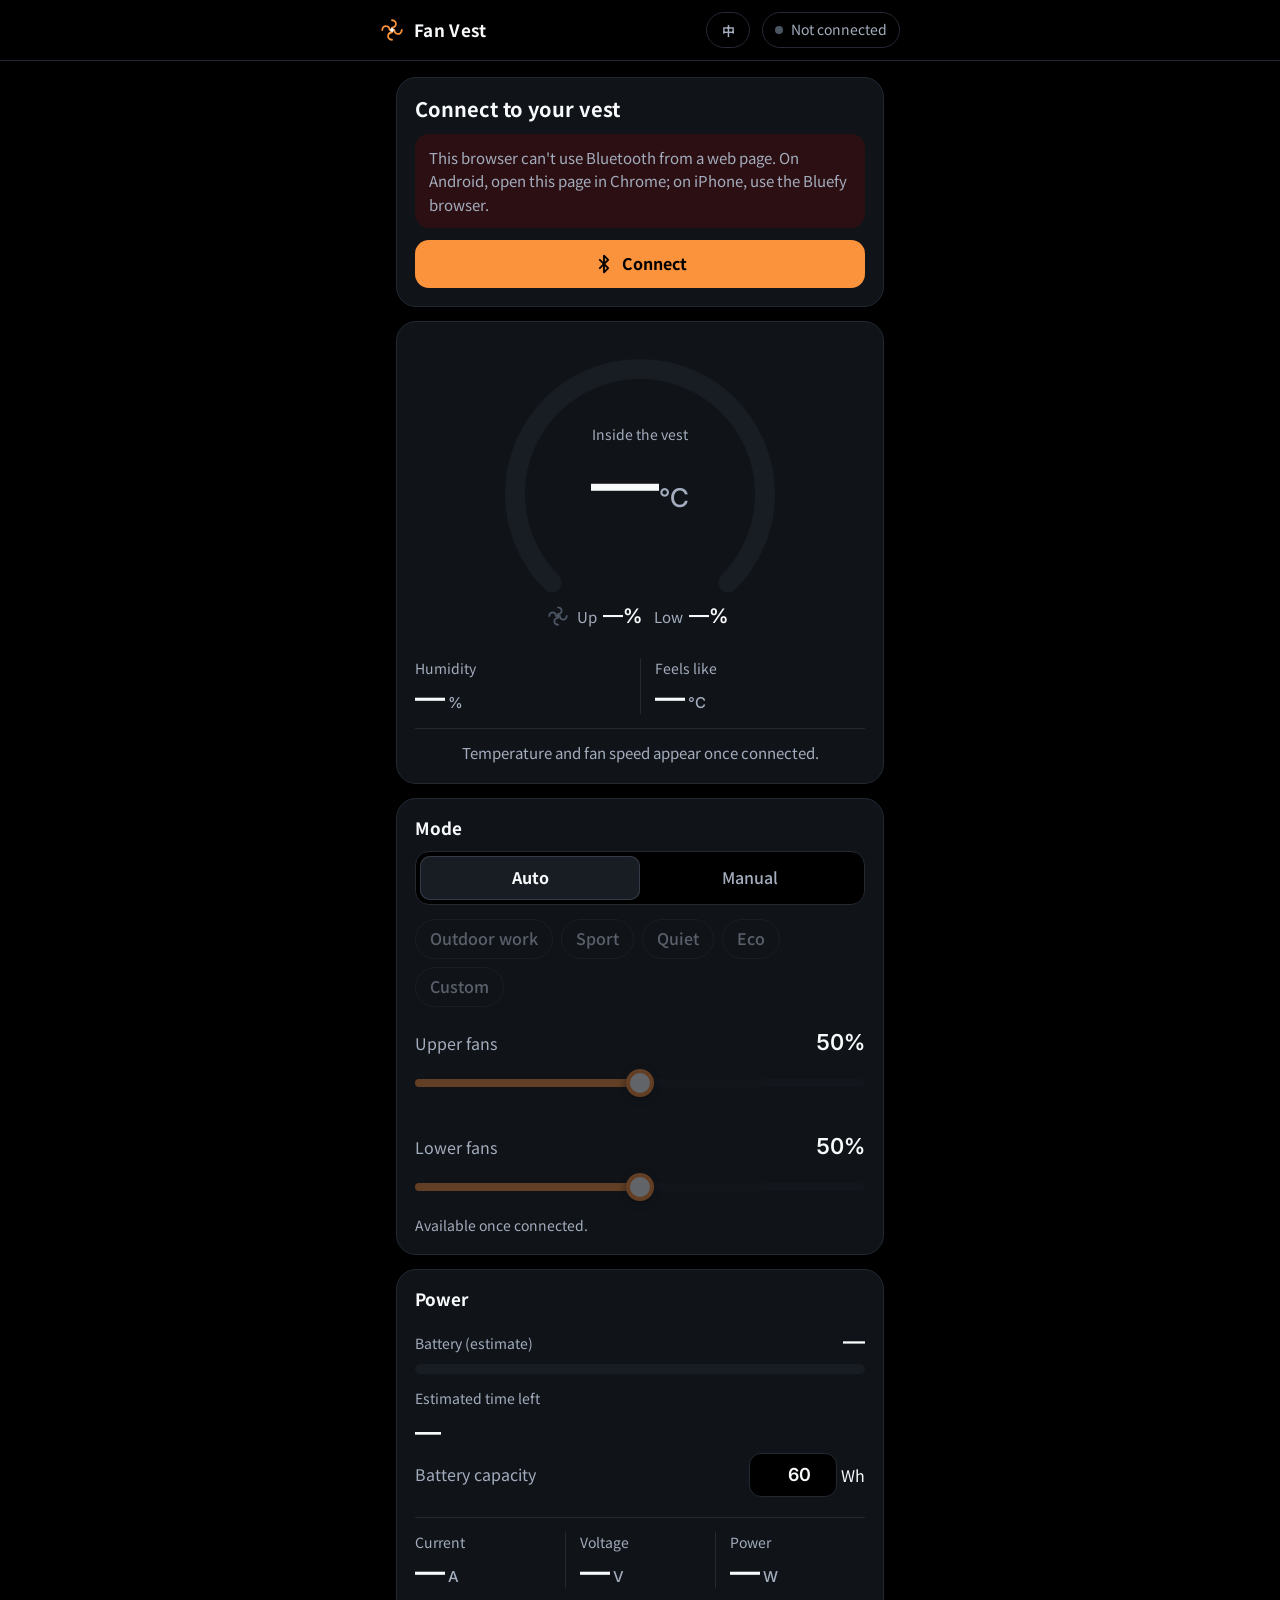
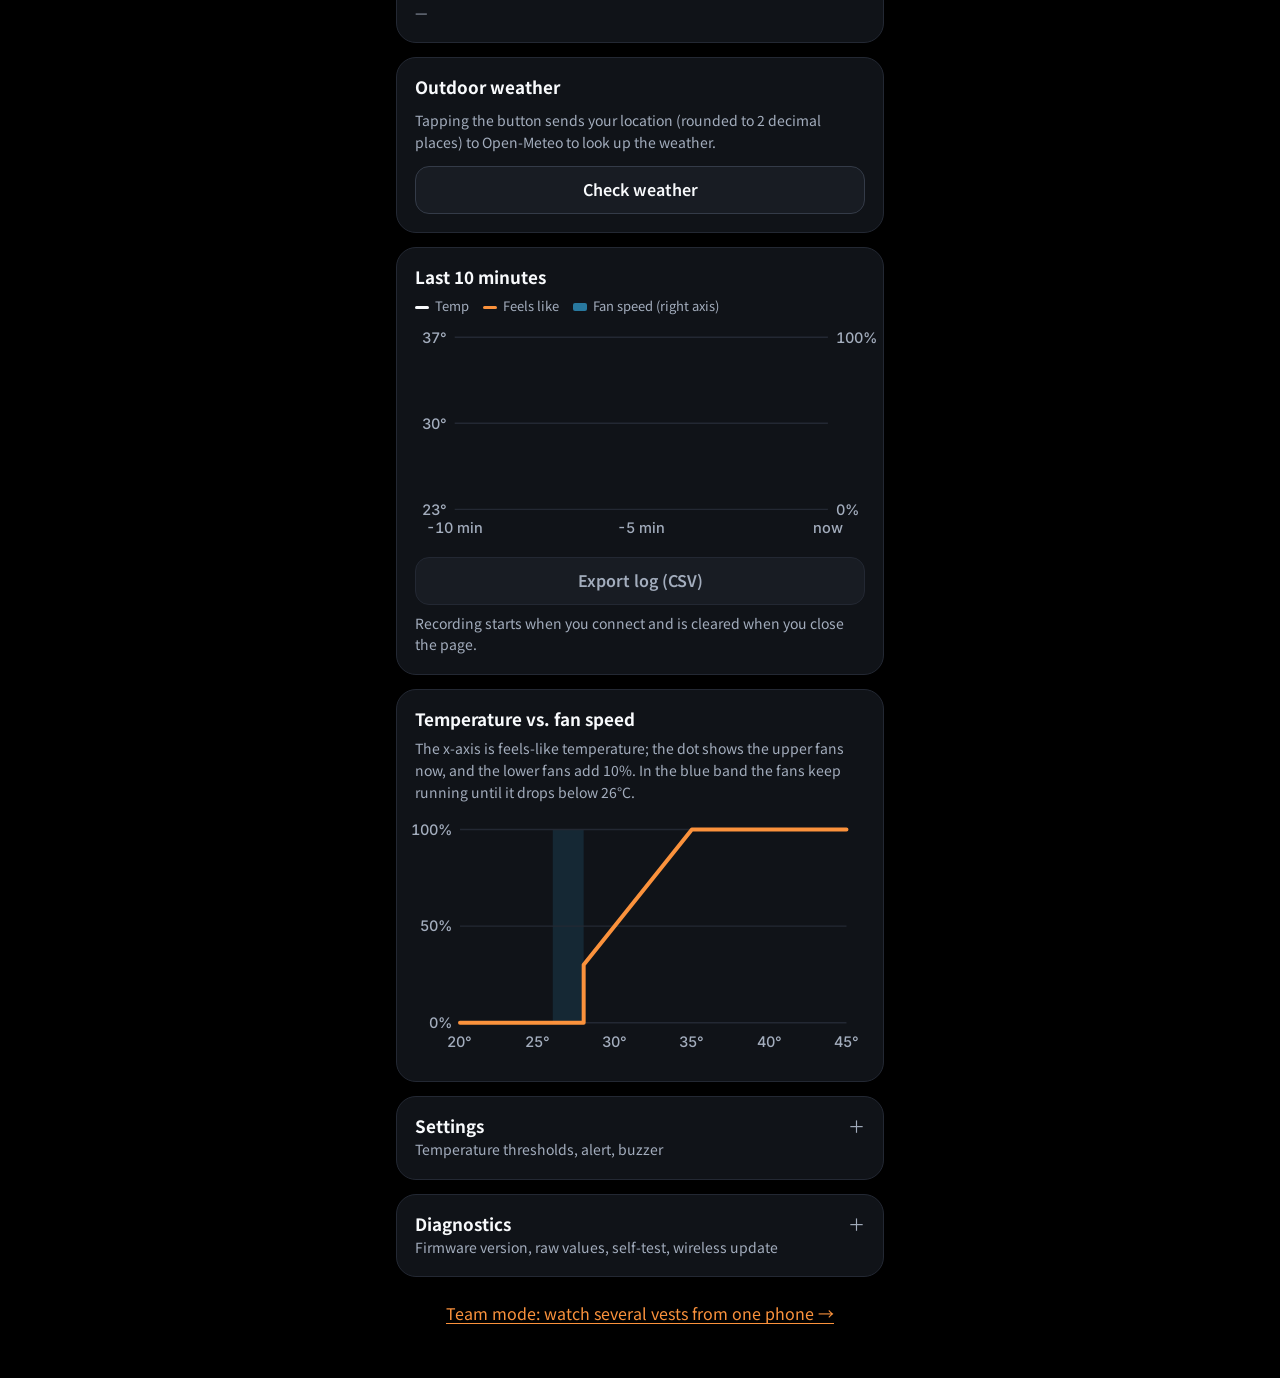
==== docs/index.html @ f3e7f418 "更新模式、自我檢測與情境模式按鈕不再依賴 EXTRA；手機快取舊藍牙資料時顯示處理方式 Co-Authored-By: Claude Opus 5.5 <noreply@anthropic.com>" ====
<!doctype html>
<html lang="zh-Hant">
<head>
<meta charset="utf-8">
<meta name="viewport" content="width=device-width, initial-scale=1, viewport-fit=cover">
<title>風扇背心控制</title>
<meta name="description" content="用手機藍牙控制溫控風扇背心：即時溫濕度、體感溫度、分區風速、電源與中暑警示。">
<meta name="theme-color" content="#000000">
<link rel="manifest" href="manifest.webmanifest">
<link rel="icon" href="icon.svg" type="image/svg+xml">
<link rel="preconnect" href="https://fonts.googleapis.com">
<link rel="preconnect" href="https://fonts.gstatic.com" crossorigin>
<link href="https://fonts.googleapis.com/css2?family=Inter:wght@500;600;700&family=Noto+Sans+TC:wght@400;500;700&display=swap" rel="stylesheet">
<link rel="stylesheet" href="style.css">
</head>
<body>
<header class="bar">
  <div class="bar-inner">
    <h1 class="brand">
      <svg viewBox="0 0 32 32" aria-hidden="true"><path d="M16 3c4 0 6 3.2 5 6.4-.7 2.3-3 3.4-5 3.6M29 16c0 4-3.2 6-6.4 5-2.3-.7-3.4-3-3.6-5M16 29c-4 0-6-3.2-5-6.4.7-2.3 3-3.4 5-3.6M3 16c0-4 3.2-6 6.4-5 2.3.7 3.4 3 3.6 5" fill="none" stroke="#fb923c" stroke-width="2.4" stroke-linecap="round"/><circle cx="16" cy="16" r="2.6" fill="#f8fafc"/></svg>
      <span data-i18n="brand">風扇背心</span>
    </h1>
    <button class="lang" id="langBtn" type="button" data-i18n="langBtn" data-i18n-aria="langLabel">EN</button>
    <span class="link" id="link" data-state="idle" role="status" aria-live="polite"><span class="link-dot"></span><span id="linkText">未連線</span></span>
  </div>
</header>

<main>
  <section class="panel connect" id="connectPanel" aria-labelledby="connectTitle">
    <h2 id="connectTitle" data-i18n="connectTitle">連線到背心</h2>
    <p id="connectText">打開背心電源與手機藍牙，再點下面的按鈕，從清單選擇「FanVest」。第一次連線時手機會要求輸入配對碼（預設 123456）。</p>
    <div class="notice err" id="unsupported" hidden>
      <p data-i18n="unsupported">這個瀏覽器不支援藍牙網頁連線。Android 請用 Chrome 開啟本頁；iPhone 請改用 Bluefy 瀏覽器。</p>
    </div>
    <div class="notice err" id="connectError" hidden><p id="connectErrorText"></p></div>
    <button class="primary" id="connectBtn" type="button">
      <svg viewBox="0 0 24 24" aria-hidden="true"><path d="M7 7l10 10-5 5V2l5 5L7 17" fill="none" stroke="currentColor" stroke-width="2.2" stroke-linecap="round" stroke-linejoin="round"/></svg>
      <span id="connectBtnText">連線裝置</span>
    </button>
  </section>

  <section class="alert" id="heatAlert" role="alert" hidden>
    <svg viewBox="0 0 24 24" aria-hidden="true"><path d="M12 3l9.5 17h-19z" fill="none" stroke="currentColor" stroke-width="2" stroke-linejoin="round"/><path d="M12 10v4.5M12 17.5v.5" stroke="currentColor" stroke-width="2.2" stroke-linecap="round"/></svg>
    <div>
      <p class="alert-title" id="heatAlertTitle">中暑風險</p>
      <p id="heatAlertText">請到陰涼處休息、補充水分。</p>
    </div>
    <button type="button" id="muteBtn" data-i18n="mute">我知道了</button>
  </section>


  <section class="alert info" id="hydrateAlert" role="alert" hidden>
    <svg viewBox="0 0 24 24" aria-hidden="true"><path d="M12 3c3.5 4.5 6 7.8 6 11a6 6 0 0 1-12 0c0-3.2 2.5-6.5 6-11z" fill="none" stroke="currentColor" stroke-width="2" stroke-linejoin="round"/></svg>
    <div>
      <p class="alert-title" id="hydrateTitle"></p>
      <p id="hydrateText"></p>
    </div>
    <button type="button" id="hydrateBtn" data-i18n="hydrateBtn">我喝水了</button>
  </section>

  <section class="panel gauge-panel" data-i18n-aria="readings" aria-label="即時讀數">
    <div class="gauge">
      <svg viewBox="0 0 240 240" aria-hidden="true">
        <path class="track" d="M49.29 190.71 A100 100 0 1 1 190.71 190.71"/>
        <path class="arc" id="arc" d="M49.29 190.71 A100 100 0 1 1 190.71 190.71" pathLength="100" stroke-dasharray="0 100"/>
      </svg>
      <div class="gauge-center">
        <span class="g-label" data-i18n="insideTemp">背心內溫度</span>
        <span class="g-temp"><span id="temp">—</span><span class="unit">°C</span></span>
        <span class="g-level" id="level"></span>
      </div>
      <div class="g-fan">
        <svg class="fan-icon" id="fanIcon" viewBox="0 0 24 24" aria-hidden="true"><path d="M12 2.5c3 0 4.5 2.4 3.8 4.8-.5 1.7-2.2 2.6-3.8 2.7M21.5 12c0 3-2.4 4.5-4.8 3.8-1.7-.5-2.6-2.2-2.7-3.8M12 21.5c-3 0-4.5-2.4-3.8-4.8.5-1.7 2.2-2.6 3.8-2.7M2.5 12c0-3 2.4-4.5 4.8-3.8 1.7.5 2.6 2.2 2.7 3.8" fill="none" stroke="currentColor" stroke-width="2" stroke-linecap="round"/><circle cx="12" cy="12" r="1.8" fill="currentColor"/></svg>
        <span data-i18n="upperShort">上</span><strong><span id="pctUpper">—</span>%</strong>
        <span data-i18n="lowerShort">下</span><strong><span id="pctLower">—</span>%</strong>
      </div>
    </div>
    <div class="stats">
      <div><p class="p-label" data-i18n="humidity">濕度</p><p class="p-value"><span id="hum">—</span><span class="p-unit">%</span></p></div>
      <div><p class="p-label" data-i18n="feelsLike">體感溫度</p><p class="p-value"><span id="feels">—</span><span class="p-unit">°C</span></p></div>
    </div>
    <div class="notice warn" id="sensorError" hidden><p id="sensorErrorText"></p></div>
    <p class="hint" id="hint">連線後會顯示即時溫度與風速。</p>
  </section>


  <section class="panel exposure" id="exposurePanel" aria-labelledby="exposureTitle" hidden>
    <h2 id="exposureTitle" data-i18n="exposureTitle">熱暴露</h2>
    <div class="stats">
      <div><p class="p-label" data-i18n="hotNow">連續高溫</p><p class="p-value"><span id="hotNow">—</span><span class="p-unit" data-i18n="minUnit">分</span></p></div>
      <div><p class="p-label" data-i18n="hotTotal">本次累積</p><p class="p-value"><span id="hotTotal">—</span><span class="p-unit" data-i18n="minUnit">分</span></p></div>
    </div>
    <p class="slider-note" id="exposureNote"></p>
  </section>

  <section class="panel control" aria-labelledby="controlTitle">
    <h2 id="controlTitle" data-i18n="controlTitle">控制模式</h2>
    <div class="segmented" role="group" data-i18n-aria="controlTitle" aria-label="控制模式">
      <button type="button" id="modeAuto" aria-pressed="true" disabled data-i18n="modeAuto">自動</button>
      <button type="button" id="modeManual" aria-pressed="false" disabled data-i18n="modeManual">手動</button>
    </div>

    <div class="chips" role="group" id="profiles" data-i18n-aria="profileTitle" aria-label="情境模式">
      <button type="button" data-profile="1" data-i18n="profile1">戶外工作</button>
      <button type="button" data-profile="2" data-i18n="profile2">運動</button>
      <button type="button" data-profile="3" data-i18n="profile3">安靜</button>
      <button type="button" data-profile="4" data-i18n="profile4">省電</button>
      <button type="button" data-profile="0" data-i18n="profile0">自訂</button>
    </div>
    <p class="slider-note" id="profileNote"></p>
    <div class="slider-head"><label for="sliderUpper" data-i18n="upperSpeed">上方風速</label><output id="outUpper" for="sliderUpper">50%</output></div>
    <input type="range" id="sliderUpper" min="0" max="100" step="5" value="50" disabled>
    <div class="slider-head"><label for="sliderLower" data-i18n="lowerSpeed">下方風速</label><output id="outLower" for="sliderLower">50%</output></div>
    <input type="range" id="sliderLower" min="0" max="100" step="5" value="50" disabled>
    <p class="slider-note" id="sliderNote">切換到手動模式後可以拖曳調整。</p>
  </section>

  <section class="panel power" aria-labelledby="powerTitle">
    <h2 id="powerTitle" data-i18n="powerTitle">電源</h2>
    <div class="battery" id="battery">
      <div class="batt-head"><span class="p-label" data-i18n="battery">電池（估算）</span><strong id="battPct">—</strong></div>
      <div class="batt-bar"><div id="battFill"></div></div>
    </div>

    <div class="runtime">
      <p class="p-label" data-i18n="runtimeLabel">預估還能用</p>
      <p class="p-value" id="runtime">—</p>
      <div class="field"><label for="capacity" data-i18n="capacityLabel">電池容量</label><span><input type="number" id="capacity" min="5" max="500" step="1" inputmode="numeric"> Wh</span></div>
      <p class="slider-note" id="runtimeNote"></p>
    </div>
    <div class="power-grid" id="powerGrid">
      <div><p class="p-label" data-i18n="current">電流</p><p class="p-value"><span id="amps">—</span><span class="p-unit">A</span></p></div>
      <div><p class="p-label" data-i18n="voltage">電壓</p><p class="p-value"><span id="volts">—</span><span class="p-unit">V</span></p></div>
      <div><p class="p-label" data-i18n="power">功率</p><p class="p-value"><span id="watts">—</span><span class="p-unit">W</span></p></div>
    </div>
    <p class="slider-note" id="usage">—</p>
    <div class="notice err" id="overcurrent" hidden><p id="overcurrentText"></p></div>
    <div class="notice warn" id="fanLow" hidden><p id="fanLowText"></p></div>
    <div class="notice warn" id="lowBatt" hidden><p id="lowBattText"></p></div>
    <p class="slider-note" id="powerNote" hidden data-i18n="powerMissing">沒有偵測到電流感測器（INA219），其他功能照常運作。</p>
  </section>


  <section class="panel weather" id="weatherPanel" aria-labelledby="weatherTitle">
    <h2 id="weatherTitle" data-i18n="weatherTitle">戶外天氣</h2>
    <div class="stats" id="weatherStats" hidden>
      <div><p class="p-label" data-i18n="outdoorTemp">戶外溫度</p><p class="p-value"><span id="wxTemp">—</span><span class="p-unit">°C</span></p></div>
      <div><p class="p-label" data-i18n="outdoorFeels">戶外體感</p><p class="p-value"><span id="wxFeels">—</span><span class="p-unit">°C</span></p></div>
    </div>
    <p class="slider-note" id="weatherNote" data-i18n="weatherNote">按下按鈕後會用你的位置向 Open-Meteo 查詢天氣（位置只取到小數點後兩位）。</p>
    <div class="notice warn" id="weatherWarn" hidden><p id="weatherWarnText"></p></div>
    <button class="secondary" type="button" id="weatherBtn" data-i18n="weatherBtn">查詢天氣</button>
  </section>

  <section class="panel history" aria-labelledby="historyTitle">
    <h2 id="historyTitle" data-i18n="historyTitle">最近 10 分鐘</h2>
    <div class="legend">
      <span><i class="lg-temp"></i><span data-i18n="legendTemp">溫度</span></span><span><i class="lg-feels"></i><span data-i18n="legendFeels">體感</span></span><span><i class="lg-fan"></i><span data-i18n="legendFan">風速（右軸）</span></span>
    </div>
    <svg id="historyChart" viewBox="0 0 340 170" role="img" data-i18n-aria="historyChart" aria-label="最近 10 分鐘溫度與風速"></svg>

    <button class="secondary" type="button" id="exportBtn" data-i18n="exportBtn" disabled>匯出紀錄（CSV）</button>
    <p class="slider-note" id="historyNote" data-i18n="historyNote">連線後開始記錄，網頁關閉後會清除。</p>
  </section>

  <section class="panel curve" aria-labelledby="curveTitle">
    <h2 id="curveTitle" data-i18n="curveTitle">溫度與風速曲線</h2>
    <p class="sub" id="curveSub"></p>
    <svg id="chart" viewBox="0 0 340 190" role="img" data-i18n-aria="curveChart" aria-label="溫度對應風速曲線"></svg>
  </section>

  <details class="panel settings" id="settings">
    <summary><h2 data-i18n="settingsTitle">設定</h2><span class="slider-note" data-i18n="settingsSub">溫度門檻、警示、蜂鳴器</span></summary>
    <form id="settingsForm" novalidate>
      <div class="field"><label for="setT1" data-i18n="setT1">啟動溫度</label><span><input type="number" id="setT1" step="0.5" min="16" max="44" inputmode="decimal"> °C</span></div>
      <div class="field"><label for="setT0" data-i18n="setT0">停止溫度</label><span><input type="number" id="setT0" step="0.5" min="15" max="43" inputmode="decimal"> °C</span></div>
      <div class="field"><label for="setT2" data-i18n="setT2">全速溫度</label><span><input type="number" id="setT2" step="0.5" min="17" max="45" inputmode="decimal"> °C</span></div>
      <div class="field"><label for="setHeat" data-i18n="setHeat">中暑警示（體感）</label><span><input type="number" id="setHeat" step="0.5" min="30" max="55" inputmode="decimal"> °C</span></div>
      <div class="slider-head"><label for="setBoost" data-i18n="setBoost">自動模式下方加強</label><output id="outBoost" for="setBoost">10%</output></div>
      <input type="range" id="setBoost" min="0" max="50" step="5" value="10">
      <label class="toggle"><input type="checkbox" id="setFeels"><span data-i18n="setFeels">依體感溫度控制（考慮濕度，悶熱時吹更強）</span></label>
      <label class="toggle"><input type="checkbox" id="setBuzzer"><span data-i18n="setBuzzer">蜂鳴器提醒</span></label>

      <div class="slider-head"><label for="setMax" data-i18n="setMax">最高風速上限</label><output id="outMax" for="setMax">100%</output></div>
      <input type="range" id="setMax" min="30" max="100" step="5" value="100">
      <div class="field"><label for="setHydFeels" data-i18n="setHydFeels">喝水提醒（體感高於）</label><span><input type="number" id="setHydFeels" step="0.5" min="25" max="45" inputmode="decimal"> °C</span></div>
      <div class="field"><label for="setHydMin" data-i18n="setHydMin">每隔</label><span><input type="number" id="setHydMin" step="5" min="5" max="120" inputmode="numeric"> <span data-i18n="minUnit">分</span></span></div>
      <label class="toggle"><input type="checkbox" id="setLearn"><span data-i18n="setLearn">學習我的偏好（依手動調整自動微調門檻）</span></label>
      <div class="learn-row"><p class="slider-note" id="learnNote"></p><button class="ghost" type="button" id="learnReset" data-i18n="learnReset">清除學習</button></div>
      <div class="notice err" id="settingsError" hidden><p id="settingsErrorText"></p></div>
      <button class="primary" type="submit" id="saveBtn" disabled data-i18n="save">儲存到背心</button>
      <p class="slider-note" id="settingsNote" data-i18n="settingsNote">設定會存在背心裡，重新開機也不會消失。</p>
    </form>
  </details>


  <details class="panel settings" id="diagPanel">
    <summary><h2 data-i18n="diagTitle">診斷</h2><span class="slider-note" data-i18n="diagSub">韌體版本、原始數值、自我檢測、無線更新</span></summary>
    <dl class="diag" id="diagList"></dl>
    <div class="notice warn" id="diagHint" hidden><p data-i18n="diagNoExtra">手機沒有讀到新版韌體的進階資料，可能是記住了舊的藍牙資料。請到手機的藍牙設定把 FanVest 取消配對，關閉再開啟藍牙，然後重新連線。</p></div>
    <div class="notice" id="selfTestResult" hidden><p id="selfTestText"></p></div>
    <button class="secondary" type="button" id="selfTestBtn" data-i18n="selfTestBtn" disabled>重新自我檢測</button>
    <button class="secondary" type="button" id="otaBtn" data-i18n="otaBtn" disabled>進入無線更新模式</button>
    <p class="slider-note" data-i18n="otaNote">進入後背心會關閉藍牙並開啟 Wi-Fi 熱點「FanVest-xxxx-OTA」（密碼 fanvest123），連上後打開 http://192.168.4.1 上傳新韌體。</p>
  </details>

  <a class="team-link" href="team.html" data-i18n="teamLink">團隊模式：一台手機看多件背心 →</a>
  <button class="ghost" id="disconnectBtn" type="button" hidden data-i18n="disconnect">中斷連線</button>
  <p class="foot" id="foot"></p>
</main>

<script src="i18n.js"></script>
<script src="ui.js"></script>
<script src="app.js"></script>
<script src="features.js"></script>
</body>
</html>
---- docs/style.css ----
:root {
  --bg: #000000;
  --surface: #101318;
  --surface-2: #181c23;
  --line: #232833;
  --text: #f8fafc;
  --text-2: #a3adbd;
  --cool: #38bdf8;
  --warm: #fbbf24;
  --hot: #fb923c;
  --peak: #f87171;
  --idle: #4b5563;
  --ok: #22c55e;
  --accent: #fb923c;
  --accent-press: #f97316;
  --warn-bg: #2a1f05;
  --warn-ink: #fcd34d;
  --err-bg: #2b0f12;
  --err-ink: #fca5a5;
  --tc: var(--idle);         /* 隨溫度變色，由 JS 設定 */
  --radius: 20px;
  --num: "Inter", "Noto Sans TC", system-ui, sans-serif;
  --font: "Noto Sans TC", "PingFang TC", "Microsoft JhengHei", system-ui, sans-serif;
  color-scheme: dark;
}
* { box-sizing: border-box; }
html { -webkit-text-size-adjust: 100%; background: var(--bg); }
body { margin: 0; background: var(--bg); color: var(--text); font: 400 16px/1.55 var(--font); min-height: 100dvh; }
::selection { background: rgba(251, 146, 60, .35); color: var(--text); }
:focus-visible { outline: 2px solid var(--accent); outline-offset: 3px; border-radius: 8px; }
[hidden] { display: none !important; }

/* ---- 頂欄 ---- */
.bar {
  position: sticky; top: 0; z-index: 2;
  background: rgba(0, 0, 0, .92);
  border-bottom: 1px solid var(--line);
  padding: calc(12px + env(safe-area-inset-top)) 16px 12px;
}
.bar-inner { max-width: 520px; margin: 0 auto; display: flex; align-items: center; gap: 12px; }
.brand { display: flex; align-items: center; gap: 10px; margin: 0; font-size: 17px; font-weight: 700; letter-spacing: .02em; }
.brand svg { width: 24px; height: 24px; }
.lang {
  margin-left: auto; min-height: 36px; min-width: 44px; padding: 0 10px;
  background: transparent; color: var(--text-2);
  border: 1px solid var(--line); border-radius: 999px;
  font: 600 13px var(--num);
}
.lang:hover { color: var(--text); border-color: #343b48; }
.link {
  display: inline-flex; align-items: center; gap: 8px;
  font-size: 14px; color: var(--text-2);
  padding: 6px 12px; border: 1px solid var(--line); border-radius: 999px;
}
.link-dot { width: 8px; height: 8px; border-radius: 50%; background: var(--idle); transition: background-color .3s, box-shadow .3s; }
.link[data-state="connected"] { color: var(--text); }
.link[data-state="connected"] .link-dot { background: var(--ok); box-shadow: 0 0 8px var(--ok); }
.link[data-state="connecting"] .link-dot,
.link[data-state="lost"] .link-dot { background: var(--warm); animation: pulse 1.2s ease-in-out infinite; }
@keyframes pulse { 50% { opacity: .3; } }

main { max-width: 520px; margin: 0 auto; padding: 16px 16px calc(28px + env(safe-area-inset-bottom)); display: grid; gap: 14px; }
.panel { background: var(--surface); border: 1px solid var(--line); border-radius: var(--radius); padding: 18px; }
h2 { margin: 0; font-size: 17px; line-height: 1.3; font-weight: 700; }

/* ---- 按鈕與提示 ---- */
button { font: inherit; cursor: pointer; border: 0; border-radius: 14px; min-height: 48px; padding: 0 18px; }
.primary {
  background: var(--accent); color: #000; font-weight: 700;
  display: inline-flex; align-items: center; justify-content: center; gap: 8px;
  transition: background-color .15s, transform .1s;
}
.primary:hover { background: var(--accent-press); }
.primary:active { transform: scale(.98); }
.primary:disabled { background: var(--surface-2); color: var(--text-2); cursor: default; transform: none; }
.primary svg { width: 20px; height: 20px; }
.ghost { background: transparent; color: var(--text-2); text-decoration: underline; text-underline-offset: 3px; min-height: 44px; padding: 0 4px; justify-self: center; }
.ghost:hover { color: var(--text); }
.notice { border-radius: 14px; padding: 12px 14px; font-size: 15px; }
.notice.warn { background: var(--warn-bg); color: var(--warn-ink); }
.notice.err { background: var(--err-bg); color: var(--err-ink); }
.notice p { margin: 0; }
.slider-note { margin: 0; font-size: 14px; color: var(--text-2); }

.connect { display: grid; gap: 12px; }
.connect h2 { font-size: 20px; }
.connect p { margin: 0; color: var(--text-2); }

/* ---- 中暑警示 ---- */
.alert {
  display: grid; grid-template-columns: auto 1fr; gap: 12px; align-items: start;
  background: #3b0d10; color: #fecaca;
  border: 1px solid #7f1d1d; border-radius: var(--radius); padding: 16px 18px;
  animation: alert-in .5s cubic-bezier(.16, 1, .3, 1);
}
.alert svg { width: 28px; height: 28px; color: var(--peak); }
.alert p { margin: 0; }
.alert-title { font-size: 18px; font-weight: 700; color: #fff; }
.alert button { grid-column: 1 / -1; background: var(--peak); color: #000; font-weight: 700; }
@keyframes alert-in { from { opacity: 0; translate: 0 -8px; } }

/* ---- 儀表 ---- */
.gauge-panel { padding: 22px 18px 18px; display: grid; gap: 14px; }
.gauge { position: relative; width: min(100%, 300px); margin: 0 auto; aspect-ratio: 1; }
.gauge > svg { position: absolute; inset: 0; width: 100%; height: 100%; }
.track { fill: none; stroke: var(--surface-2); stroke-width: 16; stroke-linecap: round; }
.arc {
  fill: none; stroke: var(--tc); stroke-width: 16; stroke-linecap: round;
  filter: drop-shadow(0 0 8px var(--tc));
  transition: stroke-dasharray .9s cubic-bezier(.16, 1, .3, 1), stroke .6s;
}
.gauge-center { position: absolute; inset: 0; display: grid; place-content: center; justify-items: center; text-align: center; gap: 2px; padding-bottom: 6%; }
.g-label { font-size: 14px; color: var(--text-2); }
.g-temp { font-family: var(--num); font-weight: 600; font-size: clamp(52px, 17vw, 68px); line-height: 1; letter-spacing: -.03em; font-variant-numeric: tabular-nums; }
.g-temp .unit { font-size: .38em; font-weight: 500; color: var(--text-2); margin-left: 2px; letter-spacing: 0; }
.g-level { margin-top: 6px; font-size: 14px; font-weight: 700; color: var(--tc); transition: color .6s; min-height: 1.5em; }
.g-fan {
  position: absolute; left: 0; right: 0; bottom: 4%;
  display: flex; justify-content: center; align-items: center; gap: 6px;
  font-size: 15px; color: var(--text-2);
}
.g-fan strong { font-family: var(--num); font-weight: 600; font-size: 20px; color: var(--text); font-variant-numeric: tabular-nums; margin-right: 6px; }
.fan-icon { width: 22px; height: 22px; color: var(--tc); transition: color .6s; animation: spin 1s linear infinite; animation-play-state: paused; margin-right: 2px; }
@keyframes spin { to { transform: rotate(360deg); } }
.stats { display: grid; grid-template-columns: 1fr 1fr; }
.stats > div + div, .power-grid > div + div { border-left: 1px solid var(--line); padding-left: 14px; }
.hint { margin: 0; padding-top: 12px; border-top: 1px solid var(--line); color: var(--text-2); font-size: 15px; text-align: center; }

.p-label { margin: 0 0 2px; font-size: 14px; color: var(--text-2); }
.p-value { margin: 0; font-family: var(--num); font-weight: 600; font-size: 30px; line-height: 1.1; font-variant-numeric: tabular-nums; }
.p-unit { font-size: 15px; font-weight: 500; color: var(--text-2); margin-left: 3px; }

/* ---- 控制 ---- */
.segmented {
  display: grid; grid-template-columns: 1fr 1fr;
  background: var(--bg); border: 1px solid var(--line); border-radius: 14px;
  padding: 4px; margin-top: 12px;
}
.segmented button { min-height: 44px; background: transparent; color: var(--text-2); font-weight: 500; border-radius: 10px; transition: background-color .2s, color .2s; }
.segmented button[aria-pressed="true"] { background: var(--surface-2); color: var(--text); font-weight: 700; box-shadow: inset 0 0 0 1px #343b48; }
.segmented button:disabled { cursor: default; }
.slider-head { display: flex; justify-content: space-between; align-items: baseline; margin-top: 18px; }
.slider-head label { color: var(--text-2); }
.slider-head output { font-family: var(--num); font-weight: 600; font-size: 22px; font-variant-numeric: tabular-nums; }
input[type="range"] { -webkit-appearance: none; appearance: none; width: 100%; height: 44px; margin: 2px 0 0; background: transparent; cursor: pointer; --fill: 50%; }
input[type="range"]::-webkit-slider-runnable-track { height: 8px; border-radius: 999px; background: linear-gradient(to right, var(--accent) var(--fill), var(--surface-2) var(--fill)); }
input[type="range"]::-moz-range-track { height: 8px; border-radius: 999px; background: var(--surface-2); }
input[type="range"]::-moz-range-progress { height: 8px; border-radius: 999px; background: var(--accent); }
input[type="range"]::-webkit-slider-thumb {
  -webkit-appearance: none; width: 28px; height: 28px; margin-top: -10px; border-radius: 50%;
  background: var(--text); border: 4px solid var(--accent); box-shadow: 0 2px 8px rgba(0, 0, 0, .6);
}
input[type="range"]::-moz-range-thumb { width: 22px; height: 22px; border-radius: 50%; background: var(--text); border: 4px solid var(--accent); }
input[type="range"]:disabled { cursor: default; opacity: .35; }

/* ---- 電源 ---- */
.power { display: grid; gap: 14px; }
.power-grid { display: grid; grid-template-columns: repeat(3, 1fr); }
.batt-head { display: flex; justify-content: space-between; align-items: baseline; }
.batt-head strong { font-family: var(--num); font-weight: 600; font-size: 22px; font-variant-numeric: tabular-nums; }
.batt-bar { height: 10px; border-radius: 999px; background: var(--surface-2); overflow: hidden; margin-top: 6px; }
.batt-bar div { height: 100%; width: 0; border-radius: inherit; background: var(--ok); transition: width .6s, background-color .6s; }

/* ---- 圖表 ---- */
.history, .curve { display: grid; gap: 8px; }
.history svg, .curve svg { display: block; width: 100%; height: auto; overflow: visible; }
.legend { display: flex; flex-wrap: wrap; gap: 14px; font-size: 13px; color: var(--text-2); }
.legend i { display: inline-block; width: 14px; height: 3px; border-radius: 2px; vertical-align: middle; margin-right: 6px; }
.lg-temp { background: var(--text); }
.lg-feels { background: var(--hot); }
.lg-fan { background: rgba(56, 189, 248, .6); height: 8px !important; }
.curve .sub { margin: 0; font-size: 14px; color: var(--text-2); }
.axis { stroke: var(--line); stroke-width: 1; }
.tick { fill: var(--text-2); font: 500 11px var(--num); font-variant-numeric: tabular-nums; }
.band { fill: rgba(56, 189, 248, .12); }
.path { fill: none; stroke: var(--hot); stroke-width: 3; stroke-linejoin: round; stroke-linecap: round; transition: opacity .3s; }
.path.dim { opacity: .3; }
.manual-line { stroke: var(--text); stroke-width: 2; stroke-dasharray: 5 4; transition: opacity .3s; }
.marker { transition: transform .9s cubic-bezier(.16, 1, .3, 1); }
.marker circle.ring { fill: var(--tc); opacity: .22; }
.marker circle.core { fill: var(--tc); stroke: var(--bg); stroke-width: 2.5; }
.marker-guide { stroke: var(--tc); stroke-width: 1; stroke-dasharray: 2 3; }
.h-temp { fill: none; stroke: var(--text); stroke-width: 2; stroke-linejoin: round; }
.h-feels { fill: none; stroke: var(--hot); stroke-width: 2; stroke-linejoin: round; }
.h-fan { fill: rgba(56, 189, 248, .22); stroke: rgba(56, 189, 248, .6); stroke-width: 1; }
.h-alert { stroke: var(--peak); stroke-width: 1; stroke-dasharray: 3 3; }

/* ---- 設定 ---- */
.settings summary { list-style: none; cursor: pointer; display: grid; gap: 2px; min-height: 44px; align-content: center; }
.settings summary::-webkit-details-marker { display: none; }
.settings summary h2::after { content: "＋"; float: right; color: var(--text-2); font-weight: 400; }
.settings[open] summary h2::after { content: "－"; }
.settings form { display: grid; gap: 12px; margin-top: 14px; }
.field { display: flex; justify-content: space-between; align-items: center; gap: 12px; }
.field label { color: var(--text-2); }
.field input {
  width: 88px; min-height: 44px; padding: 0 10px; text-align: right;
  font: 600 18px var(--num); color: var(--text);
  background: var(--bg); border: 1px solid var(--line); border-radius: 12px;
}
.field input:focus { border-color: var(--accent); outline: none; }
.toggle { display: flex; gap: 12px; align-items: center; min-height: 44px; cursor: pointer; }
.toggle input { width: 22px; height: 22px; accent-color: var(--accent); flex-shrink: 0; }

.foot { text-align: center; font-size: 13px; color: var(--text-2); margin: 0; }

@media (prefers-reduced-motion: reduce) {
  .arc, .marker, .path, .manual-line, .link-dot, .fan-icon, .alert, .batt-bar div { transition: none; animation: none; }
}

/* ---- 進階功能 ---- */
.alert.info { background: #062a3a; color: #bae6fd; border-color: #0e4f6b; }
.alert.info svg { color: var(--cool); }
.alert.info button { background: var(--cool); }
.secondary {
  background: var(--surface-2); color: var(--text); font-weight: 600;
  border: 1px solid #343b48; width: 100%;
}
.secondary:hover { border-color: var(--accent); }
.secondary:disabled { color: var(--text-2); border-color: var(--line); cursor: default; }
.chips { display: flex; flex-wrap: wrap; gap: 8px; margin-top: 14px; }
.chips button {
  min-height: 40px; padding: 0 14px; border-radius: 999px;
  background: transparent; color: var(--text-2); border: 1px solid var(--line); font-weight: 500;
}
.chips button[aria-pressed="true"] { background: rgba(251, 146, 60, .16); color: var(--accent); border-color: var(--accent); font-weight: 700; }
.chips button:disabled { cursor: default; opacity: .5; }
#profileNote { margin-top: 8px; }
.exposure, .weather { display: grid; gap: 12px; }
.runtime { display: grid; gap: 6px; padding-bottom: 14px; border-bottom: 1px solid var(--line); }
.runtime .p-value { font-size: 26px; }
.learn-row { display: flex; justify-content: space-between; align-items: center; gap: 12px; }
.learn-row .ghost { flex-shrink: 0; }
.diag { display: grid; grid-template-columns: auto 1fr; gap: 6px 14px; margin: 14px 0; font-size: 14px; }
.diag dt { color: var(--text-2); }
.diag dd { margin: 0; font-family: var(--num); font-variant-numeric: tabular-nums; overflow-wrap: anywhere; }
#diagPanel .secondary { margin-top: 10px; }
#diagPanel .notice { margin-top: 4px; }
.team-link { color: var(--accent); text-align: center; text-underline-offset: 3px; padding: 10px; }
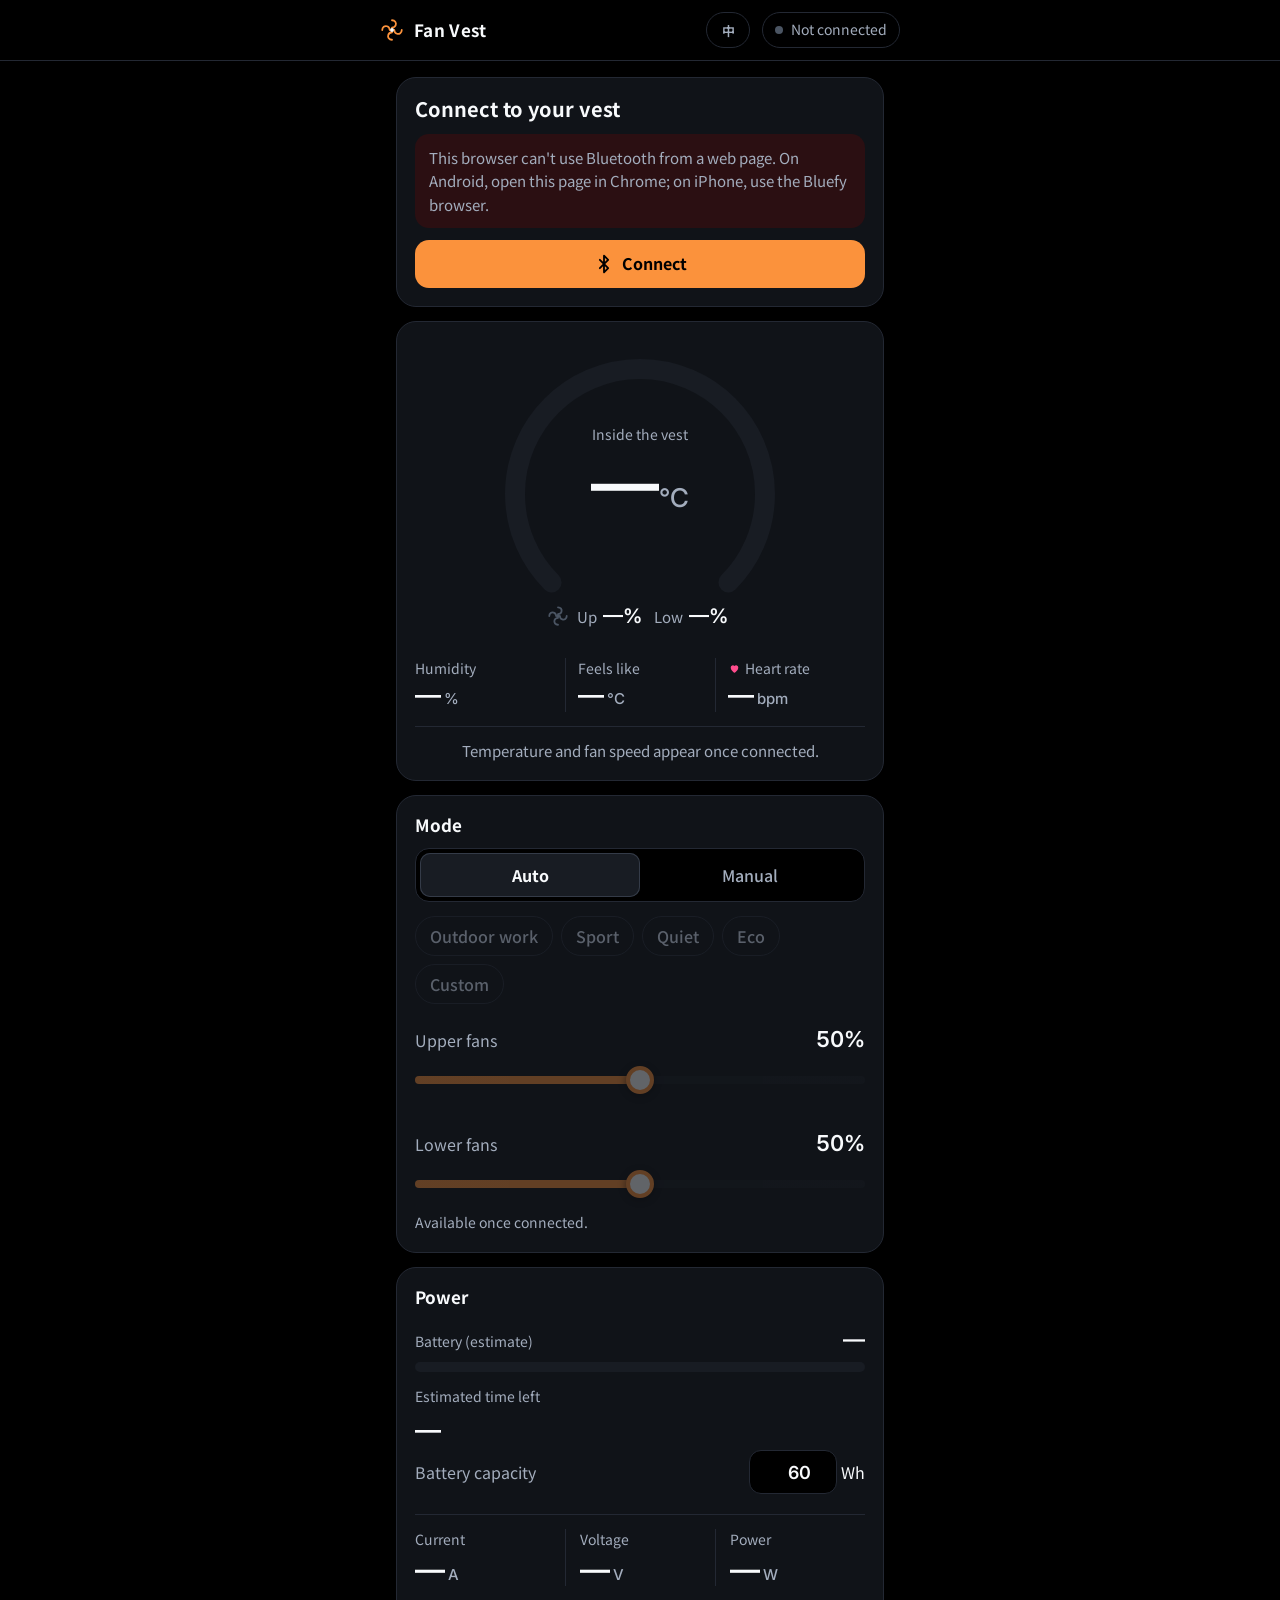
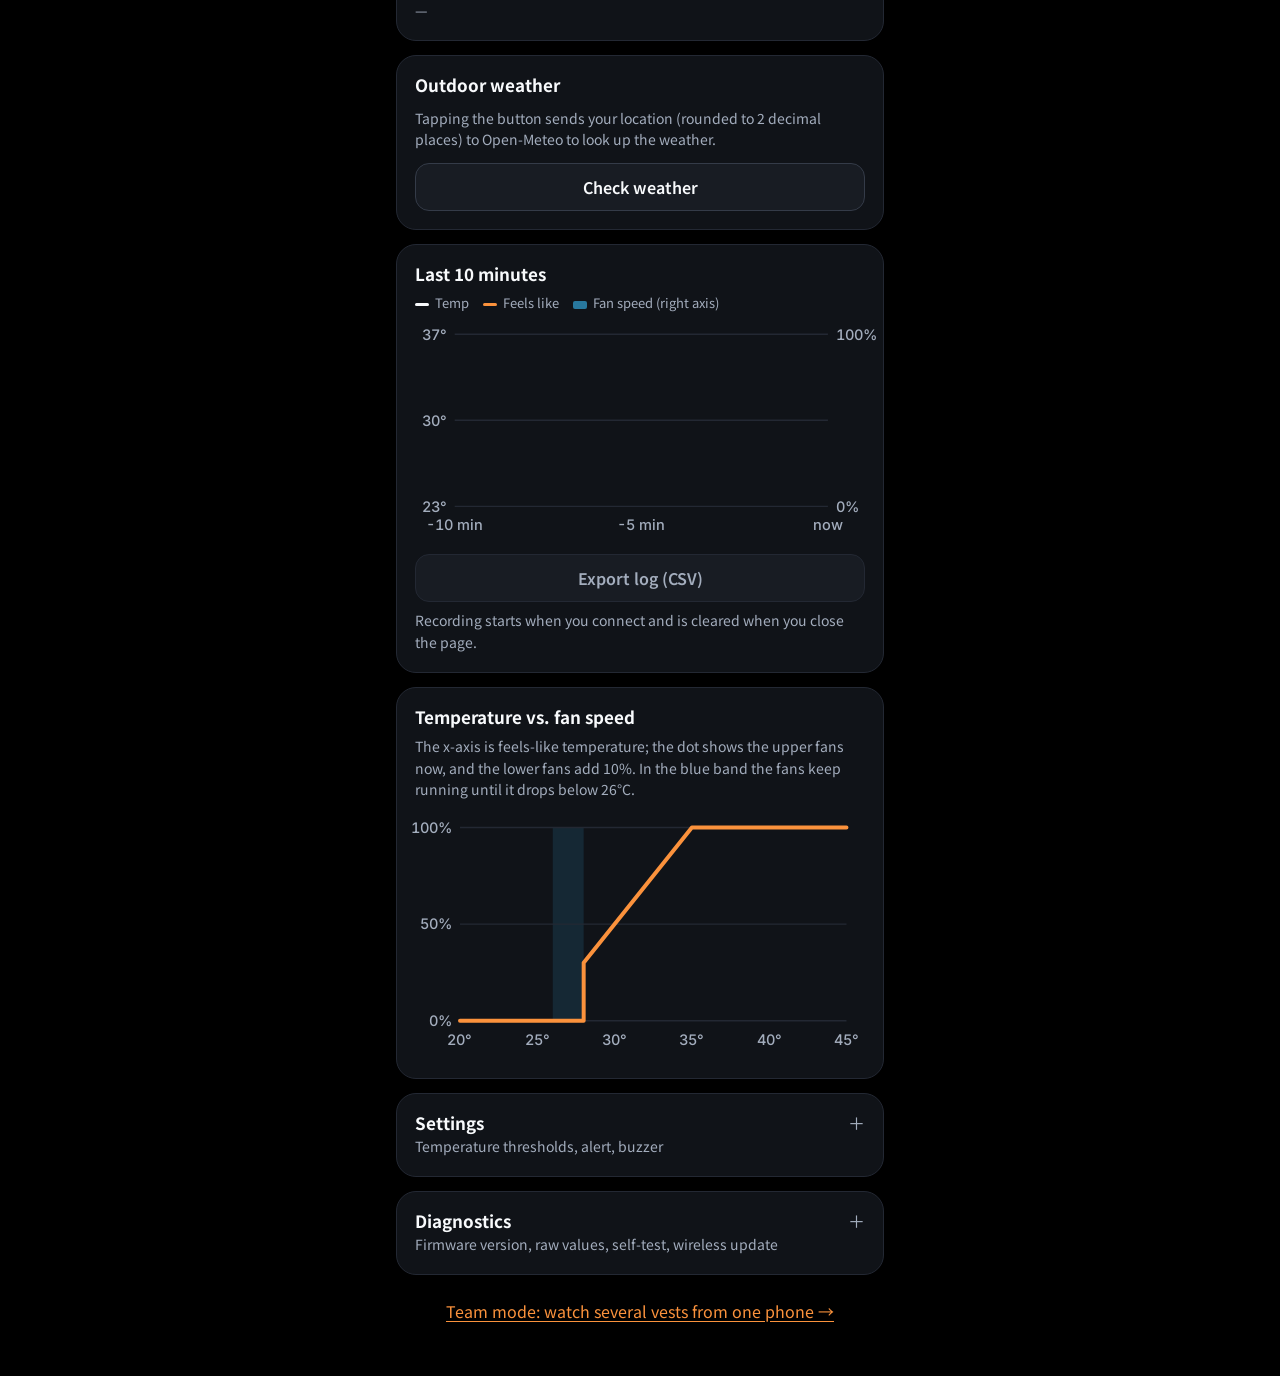
==== commit b449b03b: "心率欄位一直顯示，沒讀值時說明原因（舊韌體、沒接感測器、沒貼皮膚、量測中） Co-Authored-By: Claude Opus 5.5 <noreply@anthropic.com>" ====
--- a/docs/index.html
+++ b/docs/index.html
@@ -49,6 +49,15 @@
   </section>
 
 
+  <section class="alert" id="hrAlert" role="alert" hidden>
+    <svg viewBox="0 0 24 24" aria-hidden="true"><path d="M12 20s-7-4.4-7-10a4 4 0 0 1 7-2.6A4 4 0 0 1 19 10c0 5.6-7 10-7 10z" fill="none" stroke="currentColor" stroke-width="2" stroke-linejoin="round"/></svg>
+    <div>
+      <p class="alert-title" id="hrAlertTitle"></p>
+      <p id="hrAlertText"></p>
+    </div>
+    <button type="button" id="hrMuteBtn" data-i18n="mute">我知道了</button>
+  </section>
+
   <section class="alert info" id="hydrateAlert" role="alert" hidden>
     <svg viewBox="0 0 24 24" aria-hidden="true"><path d="M12 3c3.5 4.5 6 7.8 6 11a6 6 0 0 1-12 0c0-3.2 2.5-6.5 6-11z" fill="none" stroke="currentColor" stroke-width="2" stroke-linejoin="round"/></svg>
     <div>
@@ -75,10 +84,12 @@
         <span data-i18n="lowerShort">下</span><strong><span id="pctLower">—</span>%</strong>
       </div>
     </div>
-    <div class="stats">
+    <div class="stats three" id="readStats">
       <div><p class="p-label" data-i18n="humidity">濕度</p><p class="p-value"><span id="hum">—</span><span class="p-unit">%</span></p></div>
       <div><p class="p-label" data-i18n="feelsLike">體感溫度</p><p class="p-value"><span id="feels">—</span><span class="p-unit">°C</span></p></div>
-    </div>
+      <div id="hrStat"><p class="p-label"><svg class="hr-icon" id="hrIcon" viewBox="0 0 24 24" aria-hidden="true"><path d="M12 20s-7-4.4-7-10a4 4 0 0 1 7-2.6A4 4 0 0 1 19 10c0 5.6-7 10-7 10z" fill="currentColor"/></svg><span data-i18n="hrTitle">心率</span></p><p class="p-value hr-value"><span id="hrNow">—</span><span class="p-unit">bpm</span></p><p class="p-sub" id="hrPeakVal"></p></div>
+    </div>
+    <p class="slider-note" id="hrNote" hidden></p>
     <div class="notice warn" id="sensorError" hidden><p id="sensorErrorText"></p></div>
     <p class="hint" id="hint">連線後會顯示即時溫度與風速。</p>
   </section>
@@ -185,6 +196,7 @@
       <input type="range" id="setMax" min="30" max="100" step="5" value="100">
       <div class="field"><label for="setHydFeels" data-i18n="setHydFeels">喝水提醒（體感高於）</label><span><input type="number" id="setHydFeels" step="0.5" min="25" max="45" inputmode="decimal"> °C</span></div>
       <div class="field"><label for="setHydMin" data-i18n="setHydMin">每隔</label><span><input type="number" id="setHydMin" step="5" min="5" max="120" inputmode="numeric"> <span data-i18n="minUnit">分</span></span></div>
+      <div class="field"><label for="setHrHigh" data-i18n="setHrHigh">心率警報（持續高於）</label><span><input type="number" id="setHrHigh" step="5" min="100" max="220" inputmode="numeric"> bpm</span></div>
       <label class="toggle"><input type="checkbox" id="setLearn"><span data-i18n="setLearn">學習我的偏好（依手動調整自動微調門檻）</span></label>
       <div class="learn-row"><p class="slider-note" id="learnNote"></p><button class="ghost" type="button" id="learnReset" data-i18n="learnReset">清除學習</button></div>
       <div class="notice err" id="settingsError" hidden><p id="settingsErrorText"></p></div>
--- a/docs/style.css
+++ b/docs/style.css
@@ -123,6 +123,15 @@
 .fan-icon { width: 22px; height: 22px; color: var(--tc); transition: color .6s; animation: spin 1s linear infinite; animation-play-state: paused; margin-right: 2px; }
 @keyframes spin { to { transform: rotate(360deg); } }
 .stats { display: grid; grid-template-columns: 1fr 1fr; }
+.stats.three { grid-template-columns: 1fr 1fr 1fr; }
+.stats.three .p-value { font-size: 26px; }
+.stats.three > div + div { padding-left: 12px; }
+.p-sub { margin: 2px 0 0; font-size: 13px; color: var(--text-2); }
+.hr-icon { width: 13px; height: 13px; margin-right: 4px; color: #ff4d8d; vertical-align: -1px; }
+.hr-icon.beat { animation: hr-beat var(--hr-period, 1s) ease-out infinite; }
+.hr-value.alert { color: #ff4d8d; }
+@keyframes hr-beat { 0%, 40%, 100% { transform: scale(1); } 15% { transform: scale(1.3); } }
+@media (prefers-reduced-motion: reduce) { .hr-icon.beat { animation: none; } }
 .stats > div + div, .power-grid > div + div { border-left: 1px solid var(--line); padding-left: 14px; }
 .hint { margin: 0; padding-top: 12px; border-top: 1px solid var(--line); color: var(--text-2); font-size: 15px; text-align: center; }
 
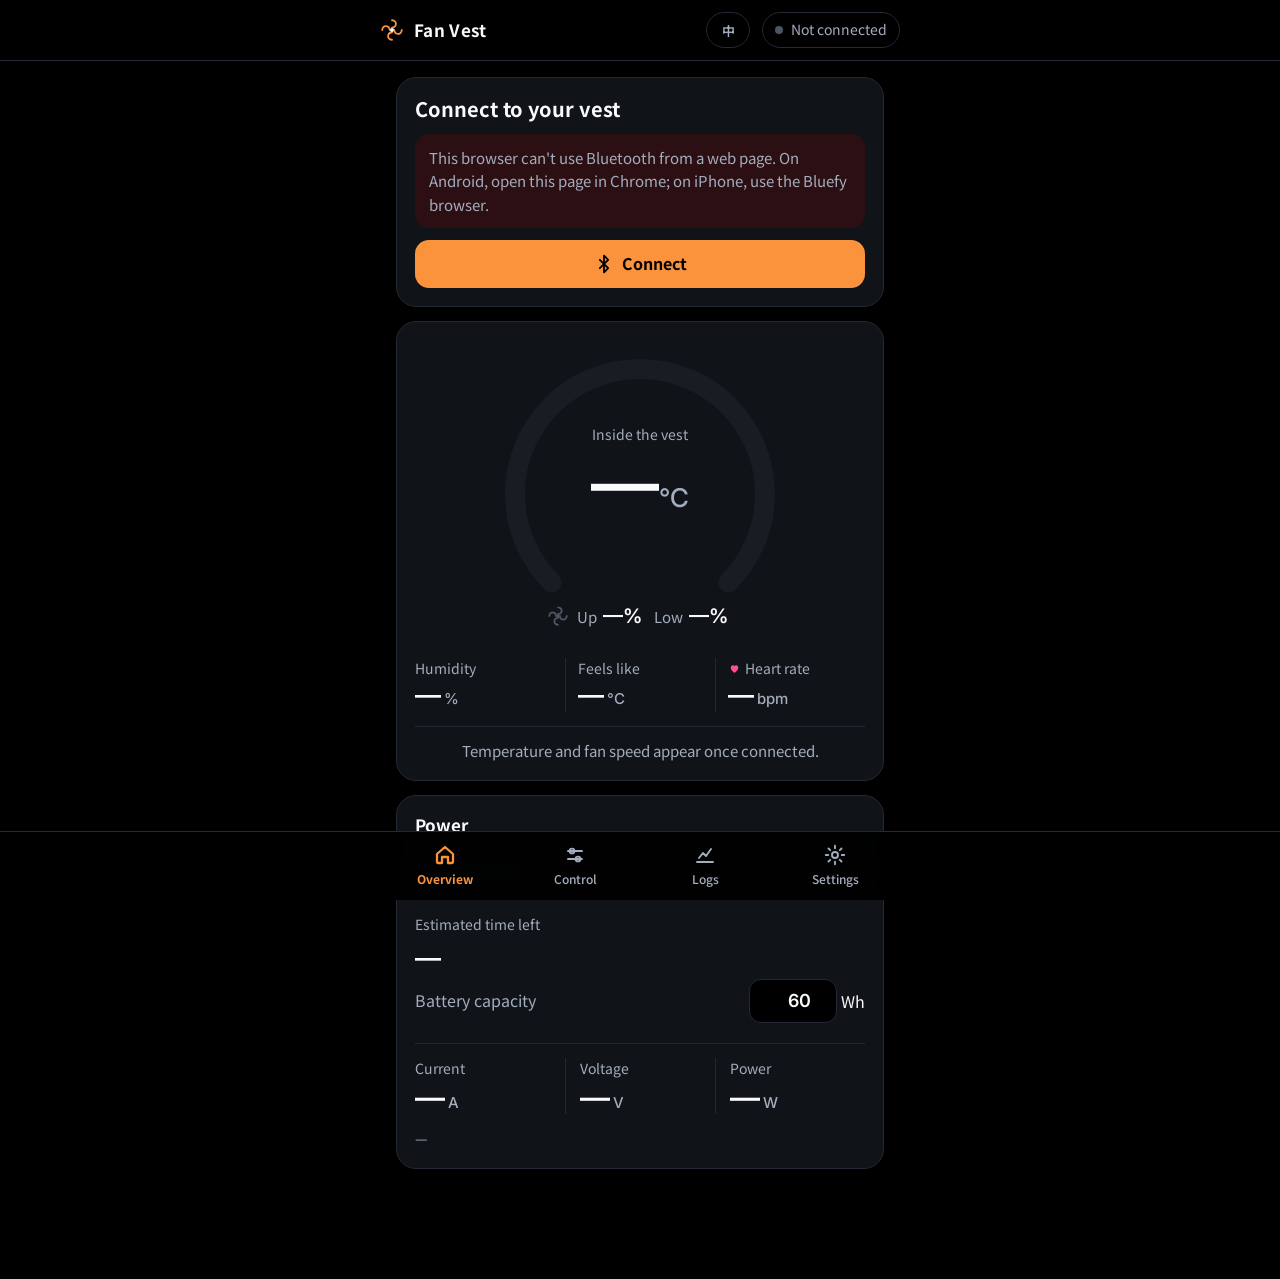
==== commit 1eb3e7fd: "控制頁改成底部分頁（總覽、控制、紀錄、設定），已確認的警示縮成一行，情境按鈕排成一列 Co-Authored-By: Claude Opus 5.5 <noreply@anthropic.com>" ====
--- a/docs/index.html
+++ b/docs/index.html
@@ -11,7 +11,7 @@
 <link rel="preconnect" href="https://fonts.googleapis.com">
 <link rel="preconnect" href="https://fonts.gstatic.com" crossorigin>
 <link href="https://fonts.googleapis.com/css2?family=Inter:wght@500;600;700&family=Noto+Sans+TC:wght@400;500;700&display=swap" rel="stylesheet">
-<link rel="stylesheet" href="style.css">
+<link rel="stylesheet" href="style.css?v=12">
 </head>
 <body>
 <header class="bar">
@@ -48,7 +48,6 @@
     <button type="button" id="muteBtn" data-i18n="mute">我知道了</button>
   </section>
 
-
   <section class="alert" id="hrAlert" role="alert" hidden>
     <svg viewBox="0 0 24 24" aria-hidden="true"><path d="M12 20s-7-4.4-7-10a4 4 0 0 1 7-2.6A4 4 0 0 1 19 10c0 5.6-7 10-7 10z" fill="none" stroke="currentColor" stroke-width="2" stroke-linejoin="round"/></svg>
     <div>
@@ -67,163 +66,178 @@
     <button type="button" id="hydrateBtn" data-i18n="hydrateBtn">我喝水了</button>
   </section>
 
-  <section class="panel gauge-panel" data-i18n-aria="readings" aria-label="即時讀數">
-    <div class="gauge">
-      <svg viewBox="0 0 240 240" aria-hidden="true">
-        <path class="track" d="M49.29 190.71 A100 100 0 1 1 190.71 190.71"/>
-        <path class="arc" id="arc" d="M49.29 190.71 A100 100 0 1 1 190.71 190.71" pathLength="100" stroke-dasharray="0 100"/>
-      </svg>
-      <div class="gauge-center">
-        <span class="g-label" data-i18n="insideTemp">背心內溫度</span>
-        <span class="g-temp"><span id="temp">—</span><span class="unit">°C</span></span>
-        <span class="g-level" id="level"></span>
-      </div>
-      <div class="g-fan">
-        <svg class="fan-icon" id="fanIcon" viewBox="0 0 24 24" aria-hidden="true"><path d="M12 2.5c3 0 4.5 2.4 3.8 4.8-.5 1.7-2.2 2.6-3.8 2.7M21.5 12c0 3-2.4 4.5-4.8 3.8-1.7-.5-2.6-2.2-2.7-3.8M12 21.5c-3 0-4.5-2.4-3.8-4.8.5-1.7 2.2-2.6 3.8-2.7M2.5 12c0-3 2.4-4.5 4.8-3.8 1.7.5 2.6 2.2 2.7 3.8" fill="none" stroke="currentColor" stroke-width="2" stroke-linecap="round"/><circle cx="12" cy="12" r="1.8" fill="currentColor"/></svg>
-        <span data-i18n="upperShort">上</span><strong><span id="pctUpper">—</span>%</strong>
-        <span data-i18n="lowerShort">下</span><strong><span id="pctLower">—</span>%</strong>
-      </div>
-    </div>
-    <div class="stats three" id="readStats">
-      <div><p class="p-label" data-i18n="humidity">濕度</p><p class="p-value"><span id="hum">—</span><span class="p-unit">%</span></p></div>
-      <div><p class="p-label" data-i18n="feelsLike">體感溫度</p><p class="p-value"><span id="feels">—</span><span class="p-unit">°C</span></p></div>
-      <div id="hrStat"><p class="p-label"><svg class="hr-icon" id="hrIcon" viewBox="0 0 24 24" aria-hidden="true"><path d="M12 20s-7-4.4-7-10a4 4 0 0 1 7-2.6A4 4 0 0 1 19 10c0 5.6-7 10-7 10z" fill="currentColor"/></svg><span data-i18n="hrTitle">心率</span></p><p class="p-value hr-value"><span id="hrNow">—</span><span class="p-unit">bpm</span></p><p class="p-sub" id="hrPeakVal"></p></div>
-    </div>
-    <p class="slider-note" id="hrNote" hidden></p>
-    <div class="notice warn" id="sensorError" hidden><p id="sensorErrorText"></p></div>
-    <p class="hint" id="hint">連線後會顯示即時溫度與風速。</p>
-  </section>
-
-
-  <section class="panel exposure" id="exposurePanel" aria-labelledby="exposureTitle" hidden>
-    <h2 id="exposureTitle" data-i18n="exposureTitle">熱暴露</h2>
-    <div class="stats">
-      <div><p class="p-label" data-i18n="hotNow">連續高溫</p><p class="p-value"><span id="hotNow">—</span><span class="p-unit" data-i18n="minUnit">分</span></p></div>
-      <div><p class="p-label" data-i18n="hotTotal">本次累積</p><p class="p-value"><span id="hotTotal">—</span><span class="p-unit" data-i18n="minUnit">分</span></p></div>
-    </div>
-    <p class="slider-note" id="exposureNote"></p>
-  </section>
-
-  <section class="panel control" aria-labelledby="controlTitle">
-    <h2 id="controlTitle" data-i18n="controlTitle">控制模式</h2>
-    <div class="segmented" role="group" data-i18n-aria="controlTitle" aria-label="控制模式">
-      <button type="button" id="modeAuto" aria-pressed="true" disabled data-i18n="modeAuto">自動</button>
-      <button type="button" id="modeManual" aria-pressed="false" disabled data-i18n="modeManual">手動</button>
-    </div>
-
-    <div class="chips" role="group" id="profiles" data-i18n-aria="profileTitle" aria-label="情境模式">
-      <button type="button" data-profile="1" data-i18n="profile1">戶外工作</button>
-      <button type="button" data-profile="2" data-i18n="profile2">運動</button>
-      <button type="button" data-profile="3" data-i18n="profile3">安靜</button>
-      <button type="button" data-profile="4" data-i18n="profile4">省電</button>
-      <button type="button" data-profile="0" data-i18n="profile0">自訂</button>
-    </div>
-    <p class="slider-note" id="profileNote"></p>
-    <div class="slider-head"><label for="sliderUpper" data-i18n="upperSpeed">上方風速</label><output id="outUpper" for="sliderUpper">50%</output></div>
-    <input type="range" id="sliderUpper" min="0" max="100" step="5" value="50" disabled>
-    <div class="slider-head"><label for="sliderLower" data-i18n="lowerSpeed">下方風速</label><output id="outLower" for="sliderLower">50%</output></div>
-    <input type="range" id="sliderLower" min="0" max="100" step="5" value="50" disabled>
-    <p class="slider-note" id="sliderNote">切換到手動模式後可以拖曳調整。</p>
-  </section>
-
-  <section class="panel power" aria-labelledby="powerTitle">
-    <h2 id="powerTitle" data-i18n="powerTitle">電源</h2>
-    <div class="battery" id="battery">
-      <div class="batt-head"><span class="p-label" data-i18n="battery">電池（估算）</span><strong id="battPct">—</strong></div>
-      <div class="batt-bar"><div id="battFill"></div></div>
-    </div>
-
-    <div class="runtime">
-      <p class="p-label" data-i18n="runtimeLabel">預估還能用</p>
-      <p class="p-value" id="runtime">—</p>
-      <div class="field"><label for="capacity" data-i18n="capacityLabel">電池容量</label><span><input type="number" id="capacity" min="5" max="500" step="1" inputmode="numeric"> Wh</span></div>
-      <p class="slider-note" id="runtimeNote"></p>
-    </div>
-    <div class="power-grid" id="powerGrid">
-      <div><p class="p-label" data-i18n="current">電流</p><p class="p-value"><span id="amps">—</span><span class="p-unit">A</span></p></div>
-      <div><p class="p-label" data-i18n="voltage">電壓</p><p class="p-value"><span id="volts">—</span><span class="p-unit">V</span></p></div>
-      <div><p class="p-label" data-i18n="power">功率</p><p class="p-value"><span id="watts">—</span><span class="p-unit">W</span></p></div>
-    </div>
-    <p class="slider-note" id="usage">—</p>
-    <div class="notice err" id="overcurrent" hidden><p id="overcurrentText"></p></div>
-    <div class="notice warn" id="fanLow" hidden><p id="fanLowText"></p></div>
-    <div class="notice warn" id="lowBatt" hidden><p id="lowBattText"></p></div>
-    <p class="slider-note" id="powerNote" hidden data-i18n="powerMissing">沒有偵測到電流感測器（INA219），其他功能照常運作。</p>
-  </section>
-
-
-  <section class="panel weather" id="weatherPanel" aria-labelledby="weatherTitle">
-    <h2 id="weatherTitle" data-i18n="weatherTitle">戶外天氣</h2>
-    <div class="stats" id="weatherStats" hidden>
-      <div><p class="p-label" data-i18n="outdoorTemp">戶外溫度</p><p class="p-value"><span id="wxTemp">—</span><span class="p-unit">°C</span></p></div>
-      <div><p class="p-label" data-i18n="outdoorFeels">戶外體感</p><p class="p-value"><span id="wxFeels">—</span><span class="p-unit">°C</span></p></div>
-    </div>
-    <p class="slider-note" id="weatherNote" data-i18n="weatherNote">按下按鈕後會用你的位置向 Open-Meteo 查詢天氣（位置只取到小數點後兩位）。</p>
-    <div class="notice warn" id="weatherWarn" hidden><p id="weatherWarnText"></p></div>
-    <button class="secondary" type="button" id="weatherBtn" data-i18n="weatherBtn">查詢天氣</button>
-  </section>
-
-  <section class="panel history" aria-labelledby="historyTitle">
-    <h2 id="historyTitle" data-i18n="historyTitle">最近 10 分鐘</h2>
-    <div class="legend">
-      <span><i class="lg-temp"></i><span data-i18n="legendTemp">溫度</span></span><span><i class="lg-feels"></i><span data-i18n="legendFeels">體感</span></span><span><i class="lg-fan"></i><span data-i18n="legendFan">風速（右軸）</span></span>
-    </div>
-    <svg id="historyChart" viewBox="0 0 340 170" role="img" data-i18n-aria="historyChart" aria-label="最近 10 分鐘溫度與風速"></svg>
-
-    <button class="secondary" type="button" id="exportBtn" data-i18n="exportBtn" disabled>匯出紀錄（CSV）</button>
-    <p class="slider-note" id="historyNote" data-i18n="historyNote">連線後開始記錄，網頁關閉後會清除。</p>
-  </section>
-
-  <section class="panel curve" aria-labelledby="curveTitle">
-    <h2 id="curveTitle" data-i18n="curveTitle">溫度與風速曲線</h2>
-    <p class="sub" id="curveSub"></p>
-    <svg id="chart" viewBox="0 0 340 190" role="img" data-i18n-aria="curveChart" aria-label="溫度對應風速曲線"></svg>
-  </section>
-
-  <details class="panel settings" id="settings">
-    <summary><h2 data-i18n="settingsTitle">設定</h2><span class="slider-note" data-i18n="settingsSub">溫度門檻、警示、蜂鳴器</span></summary>
-    <form id="settingsForm" novalidate>
-      <div class="field"><label for="setT1" data-i18n="setT1">啟動溫度</label><span><input type="number" id="setT1" step="0.5" min="16" max="44" inputmode="decimal"> °C</span></div>
-      <div class="field"><label for="setT0" data-i18n="setT0">停止溫度</label><span><input type="number" id="setT0" step="0.5" min="15" max="43" inputmode="decimal"> °C</span></div>
-      <div class="field"><label for="setT2" data-i18n="setT2">全速溫度</label><span><input type="number" id="setT2" step="0.5" min="17" max="45" inputmode="decimal"> °C</span></div>
-      <div class="field"><label for="setHeat" data-i18n="setHeat">中暑警示（體感）</label><span><input type="number" id="setHeat" step="0.5" min="30" max="55" inputmode="decimal"> °C</span></div>
-      <div class="slider-head"><label for="setBoost" data-i18n="setBoost">自動模式下方加強</label><output id="outBoost" for="setBoost">10%</output></div>
-      <input type="range" id="setBoost" min="0" max="50" step="5" value="10">
-      <label class="toggle"><input type="checkbox" id="setFeels"><span data-i18n="setFeels">依體感溫度控制（考慮濕度，悶熱時吹更強）</span></label>
-      <label class="toggle"><input type="checkbox" id="setBuzzer"><span data-i18n="setBuzzer">蜂鳴器提醒</span></label>
-
-      <div class="slider-head"><label for="setMax" data-i18n="setMax">最高風速上限</label><output id="outMax" for="setMax">100%</output></div>
-      <input type="range" id="setMax" min="30" max="100" step="5" value="100">
-      <div class="field"><label for="setHydFeels" data-i18n="setHydFeels">喝水提醒（體感高於）</label><span><input type="number" id="setHydFeels" step="0.5" min="25" max="45" inputmode="decimal"> °C</span></div>
-      <div class="field"><label for="setHydMin" data-i18n="setHydMin">每隔</label><span><input type="number" id="setHydMin" step="5" min="5" max="120" inputmode="numeric"> <span data-i18n="minUnit">分</span></span></div>
-      <div class="field"><label for="setHrHigh" data-i18n="setHrHigh">心率警報（持續高於）</label><span><input type="number" id="setHrHigh" step="5" min="100" max="220" inputmode="numeric"> bpm</span></div>
-      <label class="toggle"><input type="checkbox" id="setLearn"><span data-i18n="setLearn">學習我的偏好（依手動調整自動微調門檻）</span></label>
-      <div class="learn-row"><p class="slider-note" id="learnNote"></p><button class="ghost" type="button" id="learnReset" data-i18n="learnReset">清除學習</button></div>
-      <div class="notice err" id="settingsError" hidden><p id="settingsErrorText"></p></div>
-      <button class="primary" type="submit" id="saveBtn" disabled data-i18n="save">儲存到背心</button>
-      <p class="slider-note" id="settingsNote" data-i18n="settingsNote">設定會存在背心裡，重新開機也不會消失。</p>
-    </form>
-  </details>
-
-
-  <details class="panel settings" id="diagPanel">
-    <summary><h2 data-i18n="diagTitle">診斷</h2><span class="slider-note" data-i18n="diagSub">韌體版本、原始數值、自我檢測、無線更新</span></summary>
-    <dl class="diag" id="diagList"></dl>
-    <div class="notice warn" id="diagHint" hidden><p data-i18n="diagNoExtra">手機沒有讀到新版韌體的進階資料，可能是記住了舊的藍牙資料。請到手機的藍牙設定把 FanVest 取消配對，關閉再開啟藍牙，然後重新連線。</p></div>
-    <div class="notice" id="selfTestResult" hidden><p id="selfTestText"></p></div>
-    <button class="secondary" type="button" id="selfTestBtn" data-i18n="selfTestBtn" disabled>重新自我檢測</button>
-    <button class="secondary" type="button" id="otaBtn" data-i18n="otaBtn" disabled>進入無線更新模式</button>
-    <p class="slider-note" data-i18n="otaNote">進入後背心會關閉藍牙並開啟 Wi-Fi 熱點「FanVest-xxxx-OTA」（密碼 fanvest123），連上後打開 http://192.168.4.1 上傳新韌體。</p>
-  </details>
-
-  <a class="team-link" href="team.html" data-i18n="teamLink">團隊模式：一台手機看多件背心 →</a>
-  <button class="ghost" id="disconnectBtn" type="button" hidden data-i18n="disconnect">中斷連線</button>
+  <div class="view" id="view-home" data-view="home" role="tabpanel" aria-labelledby="tab-home">
+    <section class="panel gauge-panel" data-i18n-aria="readings" aria-label="即時讀數">
+      <div class="gauge">
+        <svg viewBox="0 0 240 240" aria-hidden="true">
+          <path class="track" d="M49.29 190.71 A100 100 0 1 1 190.71 190.71"/>
+          <path class="arc" id="arc" d="M49.29 190.71 A100 100 0 1 1 190.71 190.71" pathLength="100" stroke-dasharray="0 100"/>
+        </svg>
+        <div class="gauge-center">
+          <span class="g-label" data-i18n="insideTemp">背心內溫度</span>
+          <span class="g-temp"><span id="temp">—</span><span class="unit">°C</span></span>
+          <span class="g-level" id="level"></span>
+        </div>
+        <div class="g-fan">
+          <svg class="fan-icon" id="fanIcon" viewBox="0 0 24 24" aria-hidden="true"><path d="M12 2.5c3 0 4.5 2.4 3.8 4.8-.5 1.7-2.2 2.6-3.8 2.7M21.5 12c0 3-2.4 4.5-4.8 3.8-1.7-.5-2.6-2.2-2.7-3.8M12 21.5c-3 0-4.5-2.4-3.8-4.8.5-1.7 2.2-2.6 3.8-2.7M2.5 12c0-3 2.4-4.5 4.8-3.8 1.7.5 2.6 2.2 2.7 3.8" fill="none" stroke="currentColor" stroke-width="2" stroke-linecap="round"/><circle cx="12" cy="12" r="1.8" fill="currentColor"/></svg>
+          <span data-i18n="upperShort">上</span><strong><span id="pctUpper">—</span>%</strong>
+          <span data-i18n="lowerShort">下</span><strong><span id="pctLower">—</span>%</strong>
+        </div>
+      </div>
+      <div class="stats three" id="readStats">
+        <div><p class="p-label" data-i18n="humidity">濕度</p><p class="p-value"><span id="hum">—</span><span class="p-unit">%</span></p></div>
+        <div><p class="p-label" data-i18n="feelsLike">體感溫度</p><p class="p-value"><span id="feels">—</span><span class="p-unit">°C</span></p></div>
+        <div id="hrStat"><p class="p-label"><svg class="hr-icon" id="hrIcon" viewBox="0 0 24 24" aria-hidden="true"><path d="M12 20s-7-4.4-7-10a4 4 0 0 1 7-2.6A4 4 0 0 1 19 10c0 5.6-7 10-7 10z" fill="currentColor"/></svg><span data-i18n="hrTitle">心率</span></p><p class="p-value hr-value"><span id="hrNow">—</span><span class="p-unit">bpm</span></p><p class="p-sub" id="hrPeakVal"></p></div>
+      </div>
+      <p class="slider-note" id="hrNote" hidden></p>
+      <div class="notice warn" id="sensorError" hidden><p id="sensorErrorText"></p></div>
+      <p class="hint" id="hint">連線後會顯示即時溫度與風速。</p>
+    </section>
+
+    <section class="panel exposure" id="exposurePanel" aria-labelledby="exposureTitle" hidden>
+      <h2 id="exposureTitle" data-i18n="exposureTitle">熱暴露</h2>
+      <div class="stats">
+        <div><p class="p-label" data-i18n="hotNow">連續高溫</p><p class="p-value"><span id="hotNow">—</span><span class="p-unit" data-i18n="minUnit">分</span></p></div>
+        <div><p class="p-label" data-i18n="hotTotal">本次累積</p><p class="p-value"><span id="hotTotal">—</span><span class="p-unit" data-i18n="minUnit">分</span></p></div>
+      </div>
+      <p class="slider-note" id="exposureNote"></p>
+    </section>
+
+    <section class="panel power" aria-labelledby="powerTitle">
+      <h2 id="powerTitle" data-i18n="powerTitle">電源</h2>
+      <div class="battery" id="battery">
+        <div class="batt-head"><span class="p-label" data-i18n="battery">電池（估算）</span><strong id="battPct">—</strong></div>
+        <div class="batt-bar"><div id="battFill"></div></div>
+      </div>
+
+      <div class="runtime">
+        <p class="p-label" data-i18n="runtimeLabel">預估還能用</p>
+        <p class="p-value" id="runtime">—</p>
+        <div class="field"><label for="capacity" data-i18n="capacityLabel">電池容量</label><span><input type="number" id="capacity" min="5" max="500" step="1" inputmode="numeric"> Wh</span></div>
+        <p class="slider-note" id="runtimeNote"></p>
+      </div>
+      <div class="power-grid" id="powerGrid">
+        <div><p class="p-label" data-i18n="current">電流</p><p class="p-value"><span id="amps">—</span><span class="p-unit">A</span></p></div>
+        <div><p class="p-label" data-i18n="voltage">電壓</p><p class="p-value"><span id="volts">—</span><span class="p-unit">V</span></p></div>
+        <div><p class="p-label" data-i18n="power">功率</p><p class="p-value"><span id="watts">—</span><span class="p-unit">W</span></p></div>
+      </div>
+      <p class="slider-note" id="usage">—</p>
+      <div class="notice err" id="overcurrent" hidden><p id="overcurrentText"></p></div>
+      <div class="notice warn" id="fanLow" hidden><p id="fanLowText"></p></div>
+      <div class="notice warn" id="lowBatt" hidden><p id="lowBattText"></p></div>
+      <p class="slider-note" id="powerNote" hidden data-i18n="powerMissing">沒有偵測到電流感測器（INA219），其他功能照常運作。</p>
+    </section>
+  </div>
+
+  <div class="view" id="view-control" data-view="control" role="tabpanel" aria-labelledby="tab-control" hidden>
+    <section class="panel control" aria-labelledby="controlTitle">
+      <h2 id="controlTitle" data-i18n="controlTitle">控制模式</h2>
+      <div class="segmented" role="group" data-i18n-aria="controlTitle" aria-label="控制模式">
+        <button type="button" id="modeAuto" aria-pressed="true" disabled data-i18n="modeAuto">自動</button>
+        <button type="button" id="modeManual" aria-pressed="false" disabled data-i18n="modeManual">手動</button>
+      </div>
+
+      <div class="chips" role="group" id="profiles" data-i18n-aria="profileTitle" aria-label="情境模式">
+        <button type="button" data-profile="1" data-i18n="profile1">戶外工作</button>
+        <button type="button" data-profile="2" data-i18n="profile2">運動</button>
+        <button type="button" data-profile="3" data-i18n="profile3">安靜</button>
+        <button type="button" data-profile="4" data-i18n="profile4">省電</button>
+        <button type="button" data-profile="0" data-i18n="profile0">自訂</button>
+      </div>
+      <p class="slider-note" id="profileNote"></p>
+      <div class="slider-head"><label for="sliderUpper" data-i18n="upperSpeed">上方風速</label><output id="outUpper" for="sliderUpper">50%</output></div>
+      <input type="range" id="sliderUpper" min="0" max="100" step="5" value="50" disabled>
+      <div class="slider-head"><label for="sliderLower" data-i18n="lowerSpeed">下方風速</label><output id="outLower" for="sliderLower">50%</output></div>
+      <input type="range" id="sliderLower" min="0" max="100" step="5" value="50" disabled>
+      <p class="slider-note" id="sliderNote">切換到手動模式後可以拖曳調整。</p>
+    </section>
+
+    <section class="panel curve" aria-labelledby="curveTitle">
+      <h2 id="curveTitle" data-i18n="curveTitle">溫度與風速曲線</h2>
+      <p class="sub" id="curveSub"></p>
+      <svg id="chart" viewBox="0 0 340 190" role="img" data-i18n-aria="curveChart" aria-label="溫度對應風速曲線"></svg>
+    </section>
+  </div>
+
+  <div class="view" id="view-log" data-view="log" role="tabpanel" aria-labelledby="tab-log" hidden>
+    <section class="panel history" aria-labelledby="historyTitle">
+      <h2 id="historyTitle" data-i18n="historyTitle">最近 10 分鐘</h2>
+      <div class="legend">
+        <span><i class="lg-temp"></i><span data-i18n="legendTemp">溫度</span></span><span><i class="lg-feels"></i><span data-i18n="legendFeels">體感</span></span><span><i class="lg-fan"></i><span data-i18n="legendFan">風速（右軸）</span></span>
+      </div>
+      <svg id="historyChart" viewBox="0 0 340 170" role="img" data-i18n-aria="historyChart" aria-label="最近 10 分鐘溫度與風速"></svg>
+
+      <button class="secondary" type="button" id="exportBtn" data-i18n="exportBtn" disabled>匯出紀錄（CSV）</button>
+      <p class="slider-note" id="historyNote" data-i18n="historyNote">連線後開始記錄，網頁關閉後會清除。</p>
+    </section>
+
+    <section class="panel weather" id="weatherPanel" aria-labelledby="weatherTitle">
+      <h2 id="weatherTitle" data-i18n="weatherTitle">戶外天氣</h2>
+      <div class="stats" id="weatherStats" hidden>
+        <div><p class="p-label" data-i18n="outdoorTemp">戶外溫度</p><p class="p-value"><span id="wxTemp">—</span><span class="p-unit">°C</span></p></div>
+        <div><p class="p-label" data-i18n="outdoorFeels">戶外體感</p><p class="p-value"><span id="wxFeels">—</span><span class="p-unit">°C</span></p></div>
+      </div>
+      <p class="slider-note" id="weatherNote" data-i18n="weatherNote">按下按鈕後會用你的位置向 Open-Meteo 查詢天氣（位置只取到小數點後兩位）。</p>
+      <div class="notice warn" id="weatherWarn" hidden><p id="weatherWarnText"></p></div>
+      <button class="secondary" type="button" id="weatherBtn" data-i18n="weatherBtn">查詢天氣</button>
+    </section>
+  </div>
+
+  <div class="view" id="view-settings" data-view="settings" role="tabpanel" aria-labelledby="tab-settings" hidden>
+    <details class="panel settings" id="settings" open>
+      <summary><h2 data-i18n="settingsTitle">設定</h2><span class="slider-note" data-i18n="settingsSub">溫度門檻、警示、蜂鳴器</span></summary>
+      <form id="settingsForm" novalidate>
+        <div class="field"><label for="setT1" data-i18n="setT1">啟動溫度</label><span><input type="number" id="setT1" step="0.5" min="16" max="44" inputmode="decimal"> °C</span></div>
+        <div class="field"><label for="setT0" data-i18n="setT0">停止溫度</label><span><input type="number" id="setT0" step="0.5" min="15" max="43" inputmode="decimal"> °C</span></div>
+        <div class="field"><label for="setT2" data-i18n="setT2">全速溫度</label><span><input type="number" id="setT2" step="0.5" min="17" max="45" inputmode="decimal"> °C</span></div>
+        <div class="field"><label for="setHeat" data-i18n="setHeat">中暑警示（體感）</label><span><input type="number" id="setHeat" step="0.5" min="30" max="55" inputmode="decimal"> °C</span></div>
+        <div class="slider-head"><label for="setBoost" data-i18n="setBoost">自動模式下方加強</label><output id="outBoost" for="setBoost">10%</output></div>
+        <input type="range" id="setBoost" min="0" max="50" step="5" value="10">
+        <label class="toggle"><input type="checkbox" id="setFeels"><span data-i18n="setFeels">依體感溫度控制（考慮濕度，悶熱時吹更強）</span></label>
+        <label class="toggle"><input type="checkbox" id="setBuzzer"><span data-i18n="setBuzzer">蜂鳴器提醒</span></label>
+
+        <div class="slider-head"><label for="setMax" data-i18n="setMax">最高風速上限</label><output id="outMax" for="setMax">100%</output></div>
+        <input type="range" id="setMax" min="30" max="100" step="5" value="100">
+        <div class="field"><label for="setHydFeels" data-i18n="setHydFeels">喝水提醒（體感高於）</label><span><input type="number" id="setHydFeels" step="0.5" min="25" max="45" inputmode="decimal"> °C</span></div>
+        <div class="field"><label for="setHydMin" data-i18n="setHydMin">每隔</label><span><input type="number" id="setHydMin" step="5" min="5" max="120" inputmode="numeric"> <span data-i18n="minUnit">分</span></span></div>
+        <div class="field"><label for="setHrHigh" data-i18n="setHrHigh">心率警報（持續高於）</label><span><input type="number" id="setHrHigh" step="5" min="100" max="220" inputmode="numeric"> bpm</span></div>
+        <label class="toggle"><input type="checkbox" id="setLearn"><span data-i18n="setLearn">學習我的偏好（依手動調整自動微調門檻）</span></label>
+        <div class="learn-row"><p class="slider-note" id="learnNote"></p><button class="ghost" type="button" id="learnReset" data-i18n="learnReset">清除學習</button></div>
+        <div class="notice err" id="settingsError" hidden><p id="settingsErrorText"></p></div>
+        <button class="primary" type="submit" id="saveBtn" disabled data-i18n="save">儲存到背心</button>
+        <p class="slider-note" id="settingsNote" data-i18n="settingsNote">設定會存在背心裡，重新開機也不會消失。</p>
+      </form>
+    </details>
+
+    <details class="panel settings" id="diagPanel">
+      <summary><h2 data-i18n="diagTitle">診斷</h2><span class="slider-note" data-i18n="diagSub">韌體版本、原始數值、自我檢測、無線更新</span></summary>
+      <dl class="diag" id="diagList"></dl>
+      <div class="notice warn" id="diagHint" hidden><p data-i18n="diagNoExtra">手機沒有讀到新版韌體的進階資料，可能是記住了舊的藍牙資料。請到手機的藍牙設定把 FanVest 取消配對，關閉再開啟藍牙，然後重新連線。</p></div>
+      <div class="notice" id="selfTestResult" hidden><p id="selfTestText"></p></div>
+      <button class="secondary" type="button" id="selfTestBtn" data-i18n="selfTestBtn" disabled>重新自我檢測</button>
+      <button class="secondary" type="button" id="otaBtn" data-i18n="otaBtn" disabled>進入無線更新模式</button>
+      <p class="slider-note" data-i18n="otaNote">進入後背心會關閉藍牙並開啟 Wi-Fi 熱點「FanVest-xxxx-OTA」（密碼 fanvest123），連上後打開 http://192.168.4.1 上傳新韌體。</p>
+    </details>
+
+    <a class="team-link" href="team.html" data-i18n="teamLink">團隊模式：一台手機看多件背心 →</a>
+
+    <button class="ghost" id="disconnectBtn" type="button" hidden data-i18n="disconnect">中斷連線</button>
+  </div>
+
   <p class="foot" id="foot"></p>
 </main>
 
-<script src="i18n.js"></script>
-<script src="ui.js"></script>
-<script src="app.js"></script>
-<script src="features.js"></script>
+<nav class="tabbar" role="tablist" data-i18n-aria="navLabel" aria-label="頁面">
+    <button type="button" role="tab" id="tab-home" data-tab="home" aria-controls="view-home" aria-selected="true"><svg viewBox="0 0 24 24" aria-hidden="true"><path d="M4 11l8-7 8 7v8a1 1 0 0 1-1 1h-4v-6h-6v6H5a1 1 0 0 1-1-1z"/></svg><span data-i18n="navHome">總覽</span></button>
+    <button type="button" role="tab" id="tab-control" data-tab="control" aria-controls="view-control" aria-selected="false"><svg viewBox="0 0 24 24" aria-hidden="true"><path d="M5 8h14M5 16h14"/><circle cx="9" cy="8" r="2.4"/><circle cx="15" cy="16" r="2.4"/></svg><span data-i18n="navControl">控制</span></button>
+    <button type="button" role="tab" id="tab-log" data-tab="log" aria-controls="view-log" aria-selected="false"><svg viewBox="0 0 24 24" aria-hidden="true"><path d="M4 19h16M6 15l4-5 3 3 5-7"/></svg><span data-i18n="navLog">紀錄</span></button>
+    <button type="button" role="tab" id="tab-settings" data-tab="settings" aria-controls="view-settings" aria-selected="false"><svg viewBox="0 0 24 24" aria-hidden="true"><circle cx="12" cy="12" r="3"/><path d="M12 2.8v2.4M12 18.8v2.4M2.8 12h2.4M18.8 12h2.4M5.5 5.5l1.7 1.7M16.8 16.8l1.7 1.7M5.5 18.5l1.7-1.7M16.8 7.2l1.7-1.7"/></svg><span data-i18n="navSettings">設定</span></button>
+</nav>
+
+<script src="i18n.js?v=12"></script>
+<script src="ui.js?v=12"></script>
+<script src="app.js?v=12"></script>
+<script src="features.js?v=12"></script>
+<script src="nav.js?v=12"></script>
 </body>
 </html>
--- a/docs/style.css
+++ b/docs/style.css
@@ -33,7 +33,7 @@
 /* ---- 頂欄 ---- */
 .bar {
   position: sticky; top: 0; z-index: 2;
-  background: rgba(0, 0, 0, .92);
+  background: rgba(0, 0, 0, .88); -webkit-backdrop-filter: blur(12px); backdrop-filter: blur(12px);
   border-bottom: 1px solid var(--line);
   padding: calc(12px + env(safe-area-inset-top)) 16px 12px;
 }
@@ -59,8 +59,30 @@
 .link[data-state="lost"] .link-dot { background: var(--warm); animation: pulse 1.2s ease-in-out infinite; }
 @keyframes pulse { 50% { opacity: .3; } }
 
-main { max-width: 520px; margin: 0 auto; padding: 16px 16px calc(28px + env(safe-area-inset-bottom)); display: grid; gap: 14px; }
+main { max-width: 520px; margin: 0 auto; padding: 16px 16px calc(96px + env(safe-area-inset-bottom)); display: grid; gap: 14px; }
+.view { display: grid; gap: 14px; animation: view-in .25s ease-out; }
+@keyframes view-in { from { opacity: 0; translate: 0 6px; } }
+
+/* ---- 底部分頁 ---- */
+.tabbar {
+  position: fixed; left: 0; right: 0; bottom: 0; z-index: 3;
+  display: grid; grid-template-columns: repeat(4, 1fr);
+  padding: 6px max(8px, calc((100% - 520px) / 2)) calc(6px + env(safe-area-inset-bottom));
+  background: rgba(0, 0, 0, .94); border-top: 1px solid var(--line);
+  -webkit-backdrop-filter: blur(12px); backdrop-filter: blur(12px);
+}
+.tabbar button {
+  min-height: 56px; padding: 4px 0; border-radius: 12px; background: transparent; color: var(--text-2);
+  display: flex; flex-direction: column; align-items: center; justify-content: center; gap: 3px;
+  font-size: 12px; font-weight: 500; transition: color .2s;
+}
+.tabbar svg { width: 24px; height: 24px; fill: none; stroke: currentColor; stroke-width: 1.9; stroke-linecap: round; stroke-linejoin: round; }
+.tabbar button[aria-selected="true"] { color: var(--accent); font-weight: 700; }
+.tabbar button[aria-selected="true"] svg { stroke-width: 2.3; }
+.tabbar button:hover { color: var(--text); }
+.tabbar button[aria-selected="true"]:hover { color: var(--accent); }
 .panel { background: var(--surface); border: 1px solid var(--line); border-radius: var(--radius); padding: 18px; }
+.panel > h2 + * { margin-top: 0; }
 h2 { margin: 0; font-size: 17px; line-height: 1.3; font-weight: 700; }
 
 /* ---- 按鈕與提示 ---- */
@@ -96,7 +118,12 @@
 .alert svg { width: 28px; height: 28px; color: var(--peak); }
 .alert p { margin: 0; }
 .alert-title { font-size: 18px; font-weight: 700; color: #fff; }
-.alert button { grid-column: 1 / -1; background: var(--peak); color: #000; font-weight: 700; }
+.alert button { grid-column: 1 / -1; min-height: 44px; background: var(--peak); color: #000; font-weight: 700; }
+/* 已按「我知道了」：縮成一行，不佔畫面 */
+.alert.muted { padding: 10px 14px; align-items: center; }
+.alert.muted svg { width: 22px; height: 22px; }
+.alert.muted .alert-title { font-size: 15px; }
+.alert.muted p:not(.alert-title) { display: none; }
 @keyframes alert-in { from { opacity: 0; translate: 0 -8px; } }
 
 /* ---- 儀表 ---- */
@@ -214,7 +241,7 @@
 .foot { text-align: center; font-size: 13px; color: var(--text-2); margin: 0; }
 
 @media (prefers-reduced-motion: reduce) {
-  .arc, .marker, .path, .manual-line, .link-dot, .fan-icon, .alert, .batt-bar div { transition: none; animation: none; }
+  .arc, .marker, .path, .manual-line, .link-dot, .fan-icon, .alert, .batt-bar div, .view { transition: none; animation: none; }
 }
 
 /* ---- 進階功能 ---- */
@@ -227,9 +254,10 @@
 }
 .secondary:hover { border-color: var(--accent); }
 .secondary:disabled { color: var(--text-2); border-color: var(--line); cursor: default; }
-.chips { display: flex; flex-wrap: wrap; gap: 8px; margin-top: 14px; }
+.chips { display: flex; gap: 6px; margin-top: 14px; overflow-x: auto; scrollbar-width: none; }
+.chips::-webkit-scrollbar { display: none; }
 .chips button {
-  min-height: 40px; padding: 0 14px; border-radius: 999px;
+  flex: 1 0 auto; min-height: 40px; padding: 0 10px; border-radius: 999px; font-size: 14px; white-space: nowrap;
   background: transparent; color: var(--text-2); border: 1px solid var(--line); font-weight: 500;
 }
 .chips button[aria-pressed="true"] { background: rgba(251, 146, 60, .16); color: var(--accent); border-color: var(--accent); font-weight: 700; }
@@ -245,4 +273,9 @@
 .diag dd { margin: 0; font-family: var(--num); font-variant-numeric: tabular-nums; overflow-wrap: anywhere; }
 #diagPanel .secondary { margin-top: 10px; }
 #diagPanel .notice { margin-top: 4px; }
-.team-link { color: var(--accent); text-align: center; text-underline-offset: 3px; padding: 10px; }
+.team-link {
+  display: flex; align-items: center; justify-content: center; min-height: 52px;
+  color: var(--accent); text-decoration: none; font-weight: 600;
+  background: var(--surface); border: 1px solid var(--line); border-radius: var(--radius);
+}
+.team-link:hover { border-color: var(--accent); }
